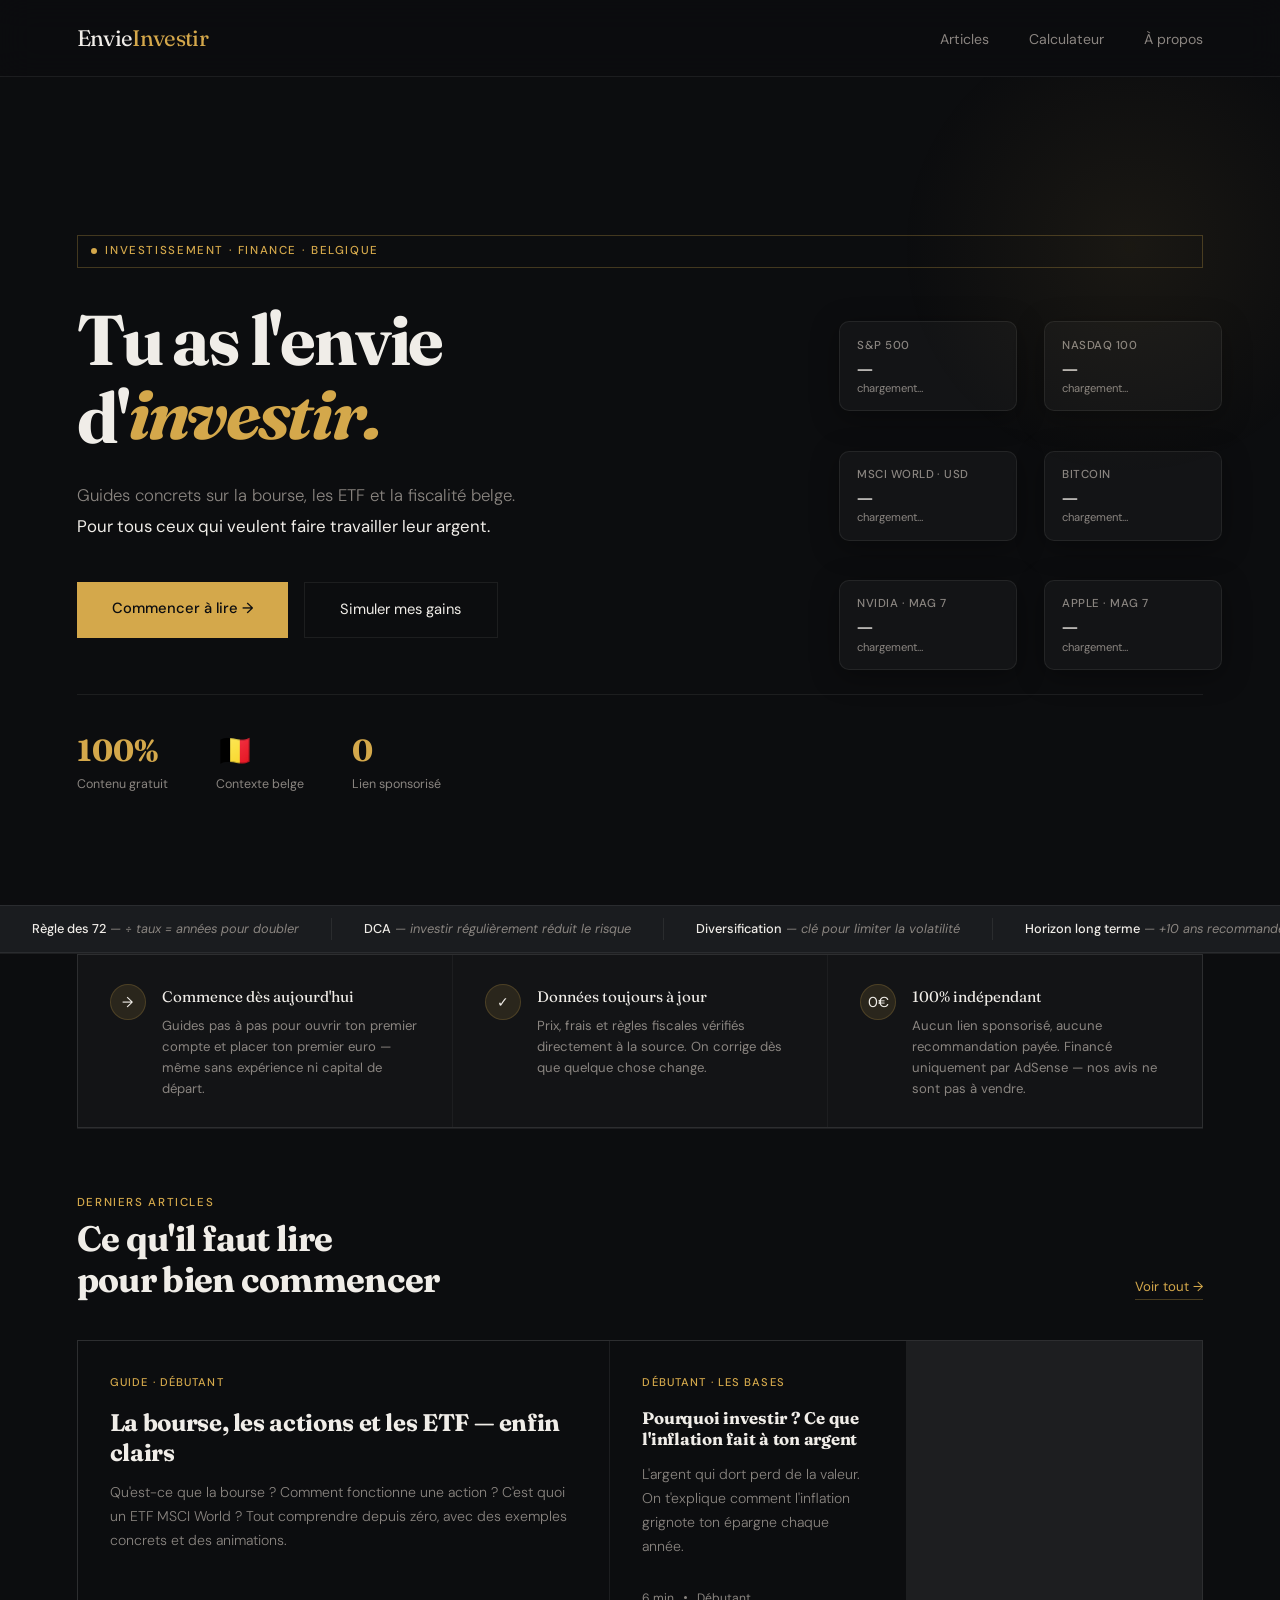
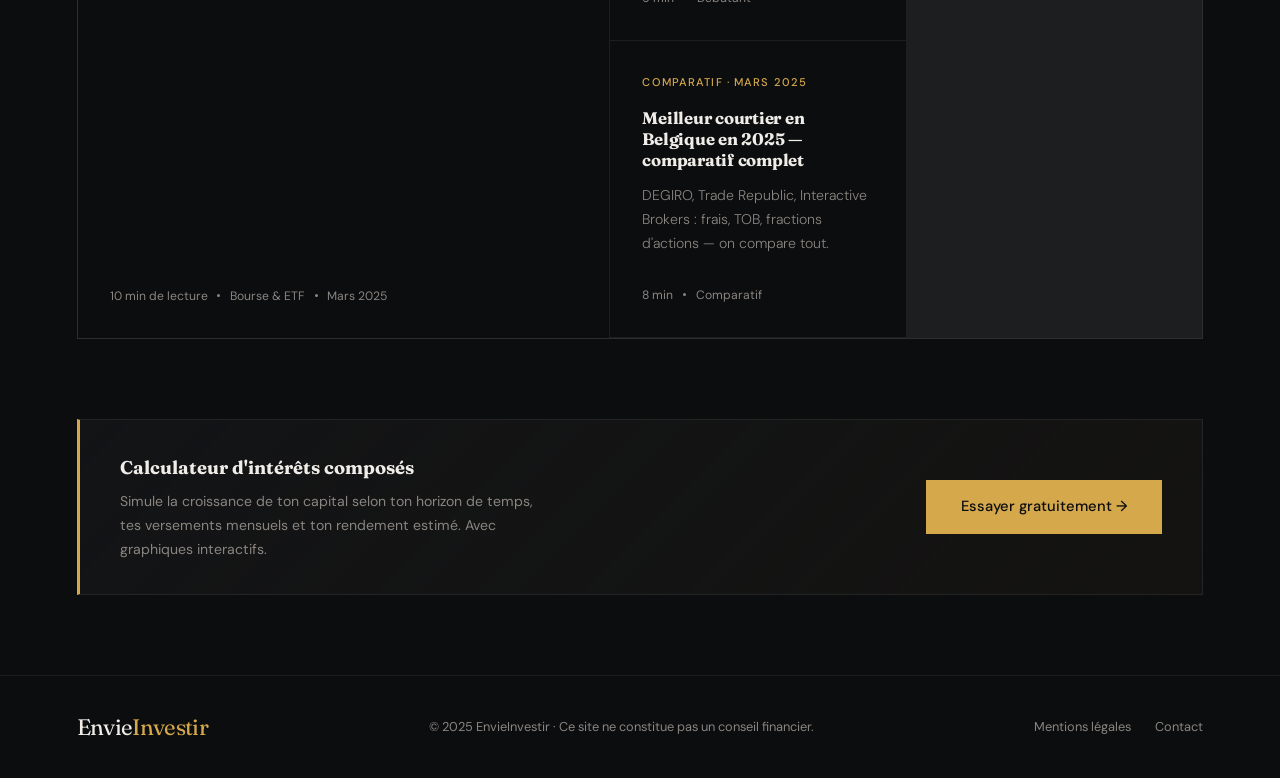
==== index.html @ c9c5dff7 "Reorganize static assets into assets/css, assets/js and api folders Co-Authored-By: Claude Sonnet 4." ====
<!DOCTYPE html>
<html lang="fr">
<head>
  <meta charset="UTF-8">
  <meta name="viewport" content="width=device-width, initial-scale=1.0">
  <title>EnvieInvestir — Investir en Belgique : guides ETF, courtiers et fiscalité</title>
  <meta name="description" content="Guides gratuits sur l'investissement en Belgique : comparatif courtiers, ETF, TOB, intérêts composés. Concret, vérifié, sans jargon.">
  <meta name="robots" content="index, follow">
  <link rel="canonical" href="https://www.envie-investir.com/">

  <meta property="og:type"        content="website">
  <meta property="og:url"         content="https://www.envie-investir.com/">
  <meta property="og:title"       content="EnvieInvestir — Investir en Belgique, guides gratuits">
  <meta property="og:description" content="Comparatif courtiers, ETF, TOB, calculateur d'intérêts composés.">
  <meta property="og:image"       content="https://www.envie-investir.com/images/og-cover.png">
  <meta property="og:locale"      content="fr_BE">
  <meta property="og:site_name"   content="EnvieInvestir">
  <meta name="twitter:card"       content="summary_large_image">
  <meta name="twitter:title"      content="EnvieInvestir — Investir en Belgique">
  <meta name="twitter:description" content="Guides gratuits sur la bourse, les ETF et la fiscalité belge.">
  <meta name="twitter:image"      content="https://www.envie-investir.com/images/og-cover.png">

  <script type="application/ld+json">
  {"@context":"https://schema.org","@type":"WebSite","name":"EnvieInvestir","url":"https://www.envie-investir.com","description":"Blog belge indépendant sur l'investissement.","inLanguage":"fr-BE"}
  </script>
  <script type="application/ld+json">
  {"@context":"https://schema.org","@type":"ItemList","name":"Articles EnvieInvestir","itemListElement":[{"@type":"ListItem","position":1,"url":"https://www.envie-investir.com/pourquoi-investir-inflation.html","name":"Pourquoi investir ? Ce que l'inflation fait à ton argent"},{"@type":"ListItem","position":2,"url":"https://www.envie-investir.com/comparatif-courtiers-belgique-2025.html","name":"Meilleur courtier en Belgique en 2025"}]}
  </script>

  <link rel="preconnect" href="https://fonts.googleapis.com">
  <link rel="stylesheet" href="assets/css/style.css">
  <link rel="stylesheet" href="assets/css/home.css">
  <link rel="icon" type="image/png" href="images/logo.png">
  <script async src="https://pagead2.googlesyndication.com/pagead/js/adsbygoogle.js?client=ca-pub-3823599656644016" crossorigin="anonymous"></script>
  <!-- <section>Impact-Site-Verification: 692206eb-5d94-4413-8f46-b7c3d2260cae</section> -->
</head>
<body class="page-home">

<nav>
  <a href="index.html" class="logo" aria-label="EnvieInvestir — Accueil">
    <span class="w1">Envie</span><span class="w2">Investir</span>
  </a>
  <ul class="nav-links">
    <li><a href="#articles">Articles</a></li>
    <li><a href="calculateur.html">Calculateur</a></li>
    <li><a href="apropos.html">À propos</a></li>
  </ul>
</nav>

<!-- ══ HERO ══ -->
<section class="hero" aria-label="Introduction">

  <!-- Bulles flottantes — 2 colonnes, sans logo -->
  <div class="hero-bubbles" aria-hidden="true">

    <!-- Colonne gauche -->
    <div class="bubble b-col-l b-row-1" id="bubble-sp">
      <div class="bubble-content">
        <span class="b-label">S&P 500</span>
        <span class="b-val" id="bv-sp">—</span>
        <span class="b-sub" id="bs-sp">chargement…</span>
      </div>
    </div>

    <div class="bubble b-col-l b-row-2" id="bubble-msci">
      <div class="bubble-content">
        <span class="b-label">MSCI World · USD</span>
        <span class="b-val" id="bv-msci">—</span>
        <span class="b-sub" id="bs-msci">chargement…</span>
      </div>
    </div>

    <div class="bubble b-col-l b-row-3" id="bubble-nvda">
      <div class="bubble-content">
        <span class="b-label">Nvidia · Mag 7</span>
        <span class="b-val" id="bv-nvda">—</span>
        <span class="b-sub" id="bs-nvda">chargement…</span>
      </div>
    </div>

    <!-- Colonne droite -->
    <div class="bubble b-col-r b-row-1" id="bubble-nasdaq">
      <div class="bubble-content">
        <span class="b-label">Nasdaq 100</span>
        <span class="b-val" id="bv-nasdaq">—</span>
        <span class="b-sub" id="bs-nasdaq">chargement…</span>
      </div>
    </div>

    <div class="bubble b-col-r b-row-2" id="bubble-btc">
      <div class="bubble-content">
        <span class="b-label">Bitcoin</span>
        <span class="b-val" id="bv-btc">—</span>
        <span class="b-sub" id="bs-btc">chargement…</span>
      </div>
    </div>

    <div class="bubble b-col-r b-row-3" id="bubble-aapl">
      <div class="bubble-content">
        <span class="b-label">Apple · Mag 7</span>
        <span class="b-val" id="bv-aapl">—</span>
        <span class="b-sub" id="bs-aapl">chargement…</span>
      </div>
    </div>

  </div>

  <div class="hero-label">
    <span class="hero-label-dot"></span>
    Investissement · Finance · Belgique
  </div>

  <h1>
    Tu as l'envie<br>
    d'<span class="rotating-wrapper" id="rotating-wrap">
      <span class="rotating-word active">investir.</span>
      <span class="rotating-word">épargner.</span>
      <span class="rotating-word">comprendre.</span>
      <span class="rotating-word">progresser.</span>
      <span class="rotating-word">t'enrichir.</span>
    </span>
  </h1>

  <p class="hero-sub">
    Guides concrets sur la bourse, les ETF et la fiscalité belge.<br>
    <strong>Pour tous ceux qui veulent faire travailler leur argent.</strong>
  </p>

  <div class="hero-actions">
    <a href="#articles" class="btn-primary">Commencer à lire →</a>
    <a href="calculateur.html" class="btn-ghost">Simuler mes gains</a>
  </div>

  <div class="hero-stats">
    <div>
      <span class="hero-stat-val" data-counter="100" data-suffix="%">100%</span>
      <span class="hero-stat-label">Contenu gratuit</span>
    </div>
    <div>
      <span class="hero-stat-val">🇧🇪</span>
      <span class="hero-stat-label">Contexte belge</span>
    </div>
    <div>
      <span class="hero-stat-val" data-counter="0">0</span>
      <span class="hero-stat-label">Lien sponsorisé</span>
    </div>
  </div>
</section>

<!-- ══ TICKER ══ -->
<div class="ticker" aria-hidden="true">
  <div class="ticker-inner" id="ticker-inner">
    <!-- Skeleton pendant le fetch -->
    <span class="ticker-skel"></span>
    <span class="ticker-skel" style="width:120px"></span>
    <span class="ticker-skel" style="width:90px"></span>
  </div>
</div>

<div class="divider" style="margin:0;"></div>

<!-- ══ FEATURES ══ -->
<div class="features" data-reveal data-delay="80">
  <div class="feature-item">
    <div class="feature-icon" aria-hidden="true">→</div>
    <div>
      <p class="feature-title">Commence dès aujourd'hui</p>
      <p class="feature-text">Guides pas à pas pour ouvrir ton premier compte et placer ton premier euro — même sans expérience ni capital de départ.</p>
    </div>
  </div>
  <div class="feature-item">
    <div class="feature-icon" aria-hidden="true">✓</div>
    <div>
      <p class="feature-title">Données toujours à jour</p>
      <p class="feature-text">Prix, frais et règles fiscales vérifiés directement à la source. On corrige dès que quelque chose change.</p>
    </div>
  </div>
  <div class="feature-item">
    <div class="feature-icon" aria-hidden="true">0€</div>
    <div>
      <p class="feature-title">100% indépendant</p>
      <p class="feature-text">Aucun lien sponsorisé, aucune recommandation payée. Financé uniquement par AdSense — nos avis ne sont pas à vendre.</p>
    </div>
  </div>
</div>

<div class="divider" style="margin:0 6%;"></div>

<!-- ══ ARTICLES ══ -->
<section class="articles" id="articles" aria-label="Derniers articles">
  <div class="articles-header" data-reveal data-delay="60">
    <div>
      <span class="section-label">Derniers articles</span>
      <h2 class="section-title">Ce qu'il faut lire<br>pour bien commencer</h2>
    </div>
    <a href="#" class="see-all">Voir tout →</a>
  </div>

  <div class="articles-grid">

    <a href="apprendre-bourse-actions-etf.html" class="article-card featured">
      <div>
        <span class="card-tag">Guide · Débutant</span>
        <h3 class="card-title">La bourse, les actions et les ETF — enfin clairs</h3>
        <p class="card-excerpt">Qu'est-ce que la bourse ? Comment fonctionne une action ? C'est quoi un ETF MSCI World ? Tout comprendre depuis zéro, avec des exemples concrets et des animations.</p>
      </div>
      <div class="card-meta">
        <span>10 min de lecture</span>
        <span class="dot"></span>
        <span>Bourse & ETF</span>
        <span class="dot"></span>
        <span>Mars 2025</span>
      </div>
    </a>

    <div class="col">
      <a href="pourquoi-investir-inflation.html" class="article-card">
        <div>
          <span class="card-tag">Débutant · Les bases</span>
          <h3 class="card-title">Pourquoi investir ? Ce que l'inflation fait à ton argent</h3>
          <p class="card-excerpt">L'argent qui dort perd de la valeur. On t'explique comment l'inflation grignote ton épargne chaque année.</p>
        </div>
        <div class="card-meta">
          <span>6 min</span><span class="dot"></span><span>Débutant</span>
        </div>
      </a>

      <a href="comparatif-courtiers-belgique-2025.html" class="article-card">
        <div>
          <span class="card-tag">Comparatif · Mars 2025</span>
          <h3 class="card-title">Meilleur courtier en Belgique en 2025 — comparatif complet</h3>
          <p class="card-excerpt">DEGIRO, Trade Republic, Interactive Brokers : frais, TOB, fractions d'actions — on compare tout.</p>
        </div>
        <div class="card-meta">
          <span>8 min</span><span class="dot"></span><span>Comparatif</span>
        </div>
      </a>
    </div>

  </div>
</section>

<!-- ══ TOOL BANNER ══ -->
<div class="tool-banner" data-reveal data-delay="80">
  <div>
    <h3>Calculateur d'intérêts composés</h3>
    <p>Simule la croissance de ton capital selon ton horizon de temps, tes versements mensuels et ton rendement estimé. Avec graphiques interactifs.</p>
  </div>
  <a href="calculateur.html" class="btn-primary" style="white-space:nowrap;flex-shrink:0;">Essayer gratuitement →</a>
</div>

<footer>
  <a href="index.html" class="logo"><span class="w1">Envie</span><span class="w2">Investir</span></a>
  <span>© 2025 EnvieInvestir · Ce site ne constitue pas un conseil financier.</span>
  <div class="footer-links">
    <a href="mentions-legales.html">Mentions légales</a>
    <a href="contact.html">Contact</a>
  </div>
</footer>

<script src="assets/js/main.js"></script>
</body>
</html>
---- assets/css/style.css ----
@import url("https://fonts.googleapis.com/css2?family=Fraunces:ital,wght@0,400;0,700;1,400&family=DM+Sans:wght@300;400;500&display=swap");

/* ── RESET ── */
*, *::before, *::after { margin: 0; padding: 0; box-sizing: border-box; }

/* ── VARIABLES ── */
:root {
  --gold:       #d4a84b;
  --gold-light: #e8c876;
  --gold-dim:   rgba(212,168,75,0.12);
  --bg:         #0c0d0f;
  --bg2:        #131416;
  --bg3:        #1a1c1f;
  --border:     rgba(255,255,255,0.07);
  --text:       #f0ede8;
  --muted:      #8a8580;
  --green:      #4caf50;
  --red:        #e57373;
}

html { scroll-behavior: smooth; }

body {
  font-family: "DM Sans", sans-serif;
  background: var(--bg);
  color: var(--text);
  font-size: 16px;
  line-height: 1.7;
  overflow-x: hidden;
}

/* ── NAVIGATION ── */
nav {
  display: flex;
  align-items: center;
  justify-content: space-between;
  padding: 1.2rem 6%;
  border-bottom: 1px solid var(--border);
  position: sticky;
  top: 0;
  z-index: 100;
  background: rgba(12,13,15,0.92);
  backdrop-filter: blur(16px);
}

.logo {
  font-family: "Fraunces", serif;
  font-size: 1.4rem;
  letter-spacing: -0.03em;
  text-decoration: none;
}
.logo .w1 { color: var(--text); }
.logo .w2 { color: var(--gold); }

.nav-links {
  display: flex;
  gap: 2.5rem;
  list-style: none;
  align-items: center;
}
.nav-links a {
  color: var(--muted);
  text-decoration: none;
  font-size: 0.88rem;
  transition: color 0.2s;
}
.nav-links a:hover { color: var(--text); }

.nav-back {
  font-size: 0.85rem;
  color: var(--muted);
  text-decoration: none;
  display: flex;
  align-items: center;
  gap: 6px;
  transition: color 0.2s;
}
.nav-back:hover { color: var(--text); }

/* ── BUTTONS ── */
.btn-primary {
  display: inline-block;
  background: var(--gold);
  color: #0c0d0f;
  padding: 0.9rem 2.2rem;
  font-family: "DM Sans", sans-serif;
  font-size: 0.92rem;
  font-weight: 500;
  text-decoration: none;
  border: none;
  cursor: pointer;
  transition: background 0.2s, transform 0.15s;
}
.btn-primary:hover { background: var(--gold-light); transform: translateY(-1px); }

.btn-ghost {
  display: inline-flex;
  align-items: center;
  gap: 8px;
  color: var(--text);
  border: 1px solid var(--border);
  padding: 0.9rem 2.2rem;
  font-family: "DM Sans", sans-serif;
  font-size: 0.92rem;
  font-weight: 400;
  text-decoration: none;
  cursor: pointer;
  transition: border-color 0.2s, transform 0.15s;
}
.btn-ghost:hover { border-color: var(--muted); transform: translateY(-1px); }

/* ── SECTION LABELS & TITLES ── */
.section-label {
  font-size: 0.72rem;
  letter-spacing: 0.14em;
  text-transform: uppercase;
  color: var(--gold);
  font-weight: 500;
  margin-bottom: 0.4rem;
  display: block;
}
.section-title {
  font-family: "Fraunces", serif;
  font-size: clamp(1.6rem, 3vw, 2.2rem);
  letter-spacing: -0.02em;
  font-weight: 700;
  line-height: 1.15;
}

/* ── CALLOUTS ── */
.callout {
  background: var(--bg2);
  border: 1px solid var(--border);
  border-left: 3px solid var(--gold);
  padding: 1.4rem 1.8rem;
  margin: 2rem 0;
  border-radius: 0 4px 4px 0;
}
.callout-title {
  font-size: 0.78rem;
  letter-spacing: 0.1em;
  text-transform: uppercase;
  color: var(--gold);
  font-weight: 500;
  margin-bottom: 0.5rem;
}
.callout p           { margin-bottom: 0; font-size: 0.93rem; }
.callout.warning     { border-left-color: var(--red); }
.callout.warning .callout-title { color: var(--red); }
.callout.tip         { border-left-color: var(--green); }
.callout.tip .callout-title     { color: var(--green); }

/* ── BADGES ── */
.badge {
  display: inline-block;
  padding: 0.25rem 0.65rem;
  border-radius: 2px;
  font-size: 0.75rem;
  font-weight: 500;
}
.badge-green { background: rgba(76,175,80,0.12);   color: var(--green); }
.badge-red   { background: rgba(229,115,115,0.12); color: var(--red);   }
.badge-gold  { background: var(--gold-dim);         color: var(--gold);  }

/* ── TABLE (base) ── */
.table-wrap { overflow-x: auto; margin: 2rem 0; }
table { width: 100%; border-collapse: collapse; font-size: 0.88rem; }
thead tr  { background: var(--bg3); }
thead th  {
  padding: 1rem 1.2rem;
  text-align: left;
  font-weight: 500;
  font-size: 0.8rem;
  letter-spacing: 0.06em;
  text-transform: uppercase;
  color: var(--muted);
  border-bottom: 1px solid var(--border);
  white-space: nowrap;
}
tbody td         { padding: 1rem 1.2rem; border-bottom: 1px solid var(--border); vertical-align: top; }
tbody tr:hover   { background: var(--bg2); }

/* ── FOOTER ── */
footer {
  border-top: 1px solid var(--border);
  padding: 2rem 6%;
  display: flex;
  justify-content: space-between;
  align-items: center;
  font-size: 0.8rem;
  color: var(--muted);
  flex-wrap: wrap;
  gap: 1rem;
}
footer a       { color: var(--muted); text-decoration: none; transition: color 0.2s; }
footer a:hover { color: var(--text); }
.footer-links  { display: flex; gap: 1.5rem; }

/* ── ANIMATION ── */
@keyframes pulse {
  0%, 100% { opacity: 1; }
  50%       { opacity: 0.3; }
}


/* ══════════════════════════════════════════
   PAGE: HOME  (index.html)
══════════════════════════════════════════ */

/* Hero */
.hero {
  padding: 6rem 6% 5rem;
  position: relative;
  overflow: hidden;
}
.hero::after {
  content: '';
  position: absolute;
  top: -80px; right: -100px;
  width: 500px; height: 500px;
  background: radial-gradient(circle, rgba(212,168,75,0.07) 0%, transparent 65%);
  pointer-events: none;
}
.hero-label {
  display: inline-flex;
  align-items: center;
  gap: 8px;
  font-size: 0.72rem;
  letter-spacing: 0.14em;
  text-transform: uppercase;
  color: var(--gold);
  font-weight: 500;
  border: 1px solid rgba(212,168,75,0.28);
  padding: 0.35rem 0.85rem;
  margin-bottom: 2.2rem;
}
.hero-label-dot {
  width: 6px; height: 6px;
  background: var(--gold);
  border-radius: 50%;
  animation: pulse 2s infinite;
}
.hero h1 {
  font-family: "Fraunces", serif;
  font-size: clamp(2.6rem, 5.5vw, 4.8rem);
  line-height: 1.05;
  letter-spacing: -0.03em;
  font-weight: 700;
  max-width: 760px;
  margin-bottom: 1.6rem;
}
.hero h1 em { font-style: italic; color: var(--gold); }

.hero-sub {
  font-size: 1.05rem;
  color: var(--muted);
  max-width: 480px;
  line-height: 1.85;
  margin-bottom: 2.5rem;
  font-weight: 300;
}
.hero-sub strong { color: var(--text); font-weight: 400; }

.divider { height: 1px; background: var(--border); margin: 0 6%; }

/* Articles section */
.articles { padding: 4rem 6% 5rem; }
.articles-header {
  display: flex;
  justify-content: space-between;
  align-items: flex-end;
  margin-bottom: 2.5rem;
}
.see-all {
  font-size: 0.83rem;
  color: var(--gold);
  text-decoration: none;
  border-bottom: 1px solid rgba(212,168,75,0.3);
  padding-bottom: 1px;
  transition: border-color 0.2s;
}
.see-all:hover { border-color: var(--gold); }

/* Article card grid */
.articles-grid {
  display: grid;
  grid-template-columns: 1.8fr 1fr 1fr;
  border: 1px solid var(--border);
  gap: 1px;
  background: var(--border);
}
.article-card {
  background: var(--bg);
  padding: 2rem;
  text-decoration: none;
  color: inherit;
  display: flex;
  flex-direction: column;
  justify-content: space-between;
  min-height: 200px;
  transition: background 0.18s;
}
.article-card:hover           { background: var(--bg2); }
.article-card.featured        { grid-row: span 2; min-height: 400px; }
.card-tag {
  font-size: 0.7rem;
  letter-spacing: 0.1em;
  text-transform: uppercase;
  color: var(--gold);
  font-weight: 500;
  margin-bottom: 1rem;
  display: block;
}
.card-title {
  font-family: "Fraunces", serif;
  line-height: 1.25;
  letter-spacing: -0.015em;
  flex: 1;
}
.featured .card-title                  { font-size: 1.5rem; }
.article-card:not(.featured) .card-title { font-size: 1.05rem; }

.card-excerpt {
  font-size: 0.88rem;
  color: var(--muted);
  line-height: 1.7;
  margin-top: 0.8rem;
  font-weight: 300;
}
.card-meta {
  display: flex;
  align-items: center;
  gap: 0.6rem;
  font-size: 0.76rem;
  color: var(--muted);
  margin-top: 1.8rem;
}
.dot {
  width: 3px; height: 3px;
  background: var(--muted);
  border-radius: 50%;
  display: inline-block;
}


/* ══════════════════════════════════════════
   PAGE: COMPARATIF
══════════════════════════════════════════ */

.page-comparatif .page-wrap {
  max-width: 1100px;
  margin: 0 auto;
  padding: 0 5%;
  display: grid;
  grid-template-columns: 1fr 280px;
  gap: 5rem;
  align-items: start;
}
.page-comparatif article { padding: 4rem 0 6rem; }

/* Article header */
.article-tag {
  font-size: 0.72rem;
  letter-spacing: 0.14em;
  text-transform: uppercase;
  color: var(--gold);
  font-weight: 500;
  display: inline-flex;
  align-items: center;
  gap: 8px;
  margin-bottom: 1.2rem;
}
.article-title {
  font-family: "Fraunces", serif;
  font-size: clamp(1.9rem, 4vw, 2.8rem);
  line-height: 1.1;
  letter-spacing: -0.025em;
  margin-bottom: 1.2rem;
}
.article-intro {
  font-size: 1.05rem;
  color: var(--muted);
  line-height: 1.9;
  margin-bottom: 2rem;
  font-weight: 300;
  border-left: 2px solid var(--gold);
  padding-left: 1.5rem;
}
.article-meta {
  display: flex;
  gap: 1.5rem;
  align-items: center;
  font-size: 0.8rem;
  color: var(--muted);
  padding: 1.2rem 0;
  border-top: 1px solid var(--border);
  border-bottom: 1px solid var(--border);
  margin-bottom: 3rem;
  flex-wrap: wrap;
}

/* Comparatif table */
.compare-table { width: 100%; border-collapse: collapse; font-size: 0.88rem; margin: 0 0 3rem; }
.compare-table thead tr { background: var(--bg3); }
.compare-table thead th {
  padding: 1rem 1.2rem;
  text-align: left;
  font-size: 0.78rem;
  font-weight: 500;
  letter-spacing: 0.08em;
  text-transform: uppercase;
  color: var(--muted);
  border-bottom: 1px solid var(--border);
  white-space: nowrap;
}
.compare-table thead th:first-child { width: 160px; }
.compare-table tbody td {
  padding: 1rem 1.2rem;
  border-bottom: 1px solid var(--border);
  vertical-align: middle;
  line-height: 1.5;
}
.compare-table tbody tr:hover { background: var(--bg2); }
.compare-table .broker-name { font-family: "Fraunces", serif; font-size: 1rem; font-weight: 700; color: var(--text); }
.compare-table .broker-sub  { font-size: 0.78rem; color: var(--muted); margin-top: 2px; }

.check { color: var(--green); font-size: 0.95rem; }
.cross { color: var(--red);   font-size: 0.95rem; }
.half  { color: var(--gold);  font-size: 0.95rem; }

/* Verdict badges */
.verdict-badge {
  display: inline-block;
  padding: 0.25rem 0.7rem;
  border-radius: 2px;
  font-size: 0.75rem;
  font-weight: 500;
  white-space: nowrap;
}
.v-debutant  { background: rgba(76,175,80,0.12);   color: var(--green); }
.v-classique { background: var(--gold-dim);          color: var(--gold);  }
.v-avance    { background: rgba(229,115,115,0.12);  color: var(--red);   }

/* Article body – h2/h3 headings */
article h2 {
  font-family: "Fraunces", serif;
  font-size: 1.6rem;
  letter-spacing: -0.02em;
  margin: 3.5rem 0 1.2rem;
  padding-bottom: 0.8rem;
  border-bottom: 1px solid var(--border);
}
article h3 {
  font-family: "Fraunces", serif;
  font-size: 1.15rem;
  margin: 2rem 0 0.8rem;
  letter-spacing: -0.01em;
}
article > p  { margin-bottom: 1.3rem; }
article > ul, article > ol { padding-left: 1.5rem; margin-bottom: 1.3rem; }
article > li { margin-bottom: 0.5rem; font-size: 0.97rem; }

/* Broker cards */
.broker-card {
  background: var(--bg2);
  border: 1px solid var(--border);
  padding: 2rem;
  margin: 2.5rem 0;
}
.broker-card-header {
  display: flex;
  justify-content: space-between;
  align-items: flex-start;
  margin-bottom: 1.8rem;
  padding-bottom: 1.5rem;
  border-bottom: 1px solid var(--border);
}
.broker-card-name    { font-family: "Fraunces", serif; font-size: 1.4rem; font-weight: 700; letter-spacing: -0.02em; }
.broker-card-tagline { font-size: 0.85rem; color: var(--muted); margin-top: 4px; }

/* Score bars */
.scores         { margin-bottom: 1.5rem; }
.score-row      { display: flex; align-items: center; gap: 1rem; margin-bottom: 0.6rem; }
.score-row-label { font-size: 0.82rem; color: var(--muted); width: 130px; flex-shrink: 0; }
.score-bar-track { flex: 1; height: 4px; background: var(--bg3); border-radius: 2px; overflow: hidden; }
.score-bar-fill  { height: 100%; background: var(--gold); border-radius: 2px; }
.score-val       { font-size: 0.82rem; color: var(--muted); width: 30px; text-align: right; flex-shrink: 0; }

/* Pros / Cons */
.pros-cons { display: grid; grid-template-columns: 1fr 1fr; gap: 1.5rem; margin-bottom: 1.5rem; }
.pros h4, .cons h4 {
  font-size: 0.78rem;
  letter-spacing: 0.1em;
  text-transform: uppercase;
  font-weight: 500;
  margin-bottom: 0.8rem;
}
.pros h4 { color: var(--green); }
.cons h4 { color: var(--red); }
.pros ul, .cons ul { padding-left: 1rem; list-style: none; }
.pros li, .cons li {
  font-size: 0.88rem;
  color: var(--muted);
  margin-bottom: 0.5rem;
  padding-left: 1rem;
  position: relative;
}
.pros li::before { content: '+'; position: absolute; left: 0; color: var(--green); font-weight: 500; }
.cons li::before { content: '−'; position: absolute; left: 0; color: var(--red);   font-weight: 500; }

.broker-cta {
  display: inline-block;
  background: var(--gold);
  color: #0c0d0f;
  padding: 0.75rem 1.8rem;
  font-size: 0.88rem;
  font-weight: 500;
  text-decoration: none;
  transition: background 0.2s;
  font-family: "DM Sans", sans-serif;
}
.broker-cta:hover { background: var(--gold-light); }
.broker-cta-note  { display: block; font-size: 0.75rem; color: var(--muted); margin-top: 0.6rem; }

/* Verdict grid */
.verdict-grid {
  display: grid;
  grid-template-columns: repeat(3,1fr);
  gap: 1px;
  background: var(--border);
  border: 1px solid var(--border);
  margin: 2rem 0;
}
.verdict-item   { background: var(--bg2); padding: 1.8rem; }
.verdict-broker { font-family: "Fraunces", serif; font-size: 1.1rem; font-weight: 700; color: var(--gold); margin-bottom: 0.6rem; }
.verdict-for    { font-size: 0.88rem; color: var(--muted); line-height: 1.7; }

/* Table of contents */
.toc {
  background: var(--bg2);
  border: 1px solid var(--border);
  border-left: 3px solid var(--gold);
  padding: 1.6rem 2rem;
  margin-bottom: 3rem;
}
.toc-title { font-family: "Fraunces", serif; font-size: 0.95rem; margin-bottom: 1rem; }
.toc ol    { padding-left: 1.2rem; }
.toc li    { margin-bottom: 0.4rem; }
.toc a     { color: var(--muted); font-size: 0.87rem; text-decoration: none; transition: color 0.2s; }
.toc a:hover { color: var(--gold); }

/* Disclaimer */
.disclaimer {
  background: var(--bg2);
  border: 1px solid var(--border);
  padding: 1.4rem 1.8rem;
  margin-top: 4rem;
  font-size: 0.82rem;
  color: var(--muted);
  line-height: 1.7;
}
.disclaimer strong { color: var(--text); }

/* Sidebar */
.sidebar { padding: 4rem 0; position: sticky; top: 80px; }
.sidebar-card {
  background: var(--bg2);
  border: 1px solid var(--border);
  padding: 1.6rem;
  margin-bottom: 1.2rem;
}
.sidebar-card h4 { font-family: "Fraunces", serif; font-size: 0.95rem; margin-bottom: 1rem; }
.sidebar-list    { list-style: none; }
.sidebar-list li { margin-bottom: 0.7rem; }
.sidebar-list a  {
  color: var(--muted);
  text-decoration: none;
  font-size: 0.86rem;
  line-height: 1.5;
  display: block;
  transition: color 0.2s;
}
.sidebar-list a:hover { color: var(--gold); }
.ad-sidebar {
  background: var(--bg2);
  border: 1px dashed rgba(212,168,75,0.2);
  padding: 1.5rem;
  margin-bottom: 1.2rem;
  min-height: 250px;
  display: flex;
  flex-direction: column;
  align-items: center;
  justify-content: center;
  gap: 6px;
  text-align: center;
  color: rgba(212,168,75,0.3);
  font-size: 0.72rem;
  letter-spacing: 0.1em;
  text-transform: uppercase;
  font-weight: 600;
}


/* ══════════════════════════════════════════
   PAGE: CONTACT & LEGAL  (shared elements)
══════════════════════════════════════════ */

.page-contact .page-wrap { max-width: 600px; margin: 0 auto; padding: 5rem 5% 6rem; }
.page-legal   .page-wrap { max-width: 720px; margin: 0 auto; padding: 5rem 5% 6rem; }

.page-tag {
  font-size: 0.72rem;
  letter-spacing: 0.14em;
  text-transform: uppercase;
  color: var(--gold);
  font-weight: 500;
  display: block;
  margin-bottom: 1rem;
}
.page-title {
  font-family: "Fraunces", serif;
  font-size: clamp(1.8rem, 4vw, 2.6rem);
  letter-spacing: -0.025em;
  margin-bottom: 1rem;
  line-height: 1.1;
}
.page-intro {
  font-size: 1rem;
  color: var(--muted);
  line-height: 1.8;
  margin-bottom: 3rem;
  padding-bottom: 2rem;
  border-bottom: 1px solid var(--border);
  font-weight: 300;
}

/* Contact */
.contact-block {
  background: var(--bg2);
  border: 1px solid var(--border);
  padding: 2rem 2.2rem;
  display: flex;
  align-items: center;
  justify-content: space-between;
  gap: 1.5rem;
  margin-bottom: 2rem;
}
.contact-block-left h3 { font-family: "Fraunces", serif; font-size: 1rem; margin-bottom: 0.3rem; }
.contact-block-left p  { font-size: 0.85rem; color: var(--muted); }
.email-link {
  display: inline-flex;
  align-items: center;
  gap: 8px;
  background: var(--gold);
  color: #0c0d0f;
  padding: 0.75rem 1.5rem;
  font-family: "DM Sans", sans-serif;
  font-size: 0.88rem;
  font-weight: 500;
  text-decoration: none;
  white-space: nowrap;
  transition: background 0.2s;
  flex-shrink: 0;
}
.email-link:hover    { background: var(--gold-light); }
.contact-topics      { margin-top: 2.5rem; }
.contact-topics h2   { font-family: "Fraunces", serif; font-size: 1.1rem; margin-bottom: 1.2rem; color: var(--text); }
.topic-list          { list-style: none; display: flex; flex-direction: column; gap: 0.6rem; }
.topic-list li       { display: flex; align-items: flex-start; gap: 0.8rem; font-size: 0.92rem; color: var(--muted); line-height: 1.6; }
.topic-list li::before { content: '→'; color: var(--gold); flex-shrink: 0; margin-top: 1px; }
.contact-note {
  margin-top: 2.5rem;
  padding-top: 2rem;
  border-top: 1px solid var(--border);
  font-size: 0.82rem;
  color: var(--muted);
  line-height: 1.7;
}

/* Legal */
.page-updated   { font-size: 0.82rem; color: var(--muted); margin-bottom: 3rem; padding-bottom: 2rem; border-bottom: 1px solid var(--border); }
.legal-section  { margin-bottom: 2.5rem; }
.legal-section h2 { font-family: "Fraunces", serif; font-size: 1.15rem; letter-spacing: -0.01em; margin-bottom: 0.8rem; }
.legal-section p  { font-size: 0.95rem; color: var(--muted); line-height: 1.8; margin-bottom: 0.6rem; }
.legal-section p strong { color: var(--text); font-weight: 500; }
.legal-divider  { height: 1px; background: var(--border); margin: 2.5rem 0; }


/* ══════════════════════════════════════════
   RESPONSIVE
══════════════════════════════════════════ */

@media (max-width: 1024px) {
  nav { padding: 1rem 5%; }
  .nav-links { gap: 1.5rem; font-size: 0.8rem; }

  /* Home grid */
  .articles-grid { grid-template-columns: 1fr 1fr; }
  .article-card.featured { grid-row: span 1; min-height: 0; }
  .featured .card-title  { font-size: 1.1rem; }

  /* Comparatif layout */
  .page-comparatif .page-wrap { grid-template-columns: 1fr; gap: 3rem; padding: 0 4%; }
  .sidebar { padding: 0; position: static; }
  .compare-table thead th:first-child { width: auto; }
}

@media (max-width: 768px) {
  nav { padding: 1rem 4%; flex-direction: column; gap: 1rem; }
  .nav-links { gap: 1.2rem; font-size: 0.75rem; }

  /* Hero */
  .hero        { padding: 4rem 5% 3rem; }
  .hero h1     { font-size: clamp(1.8rem, 4vw, 3rem); }
  .hero-sub    { font-size: 0.95rem; margin-bottom: 2rem; }
  .divider     { margin: 0 5%; }

  /* Home */
  .articles         { padding: 3rem 5%; }
  .articles-header  { flex-direction: column; align-items: flex-start; gap: 1rem; }
  .see-all          { width: 100%; display: block; text-align: left; }
  .articles-grid    { grid-template-columns: 1fr; }
  .article-card     { padding: 1.5rem; min-height: 150px; }
  .featured .card-title { font-size: 1rem; }

  /* Comparatif */
  .article-title  { font-size: clamp(1.6rem, 4vw, 2.2rem); }
  .article-intro  { font-size: 0.95rem; padding-left: 1.2rem; }
  article h2      { font-size: 1.3rem; margin: 2.5rem 0 1rem; }
  article h3      { font-size: 1rem; }
  .compare-table  { font-size: 0.78rem; }
  .compare-table thead th { padding: 0.8rem; font-size: 0.7rem; }
  .compare-table tbody td { padding: 0.8rem; }
  .broker-card        { padding: 1.5rem; margin: 2rem 0; }
  .broker-card-name   { font-size: 1.2rem; }
  .pros-cons          { grid-template-columns: 1fr; gap: 1rem; }
  .verdict-grid       { grid-template-columns: 1fr; }
  .sidebar-card       { padding: 1.2rem; }
  .ad-sidebar         { min-height: 150px; }

  /* Contact & Legal */
  .page-contact .page-wrap,
  .page-legal .page-wrap   { padding: 3rem 4% 4rem; }
  .page-title              { font-size: clamp(1.4rem, 4vw, 2rem); }
  .contact-block           { padding: 1.5rem; flex-direction: column; align-items: flex-start; }
  .email-link              { width: 100%; justify-content: center; white-space: normal; }
  .contact-topics h2       { font-size: 1rem; }
  .topic-list li           { font-size: 0.85rem; }
  .legal-section h2        { font-size: 1rem; }
  .legal-section p         { font-size: 0.9rem; }
  .legal-divider           { margin: 2rem 0; }

  /* Shared */
  .section-title { font-size: clamp(1.4rem, 2.5vw, 1.8rem); }
  footer         { padding: 1.5rem 4%; flex-direction: column; align-items: flex-start; }
  .footer-links  { flex-direction: column; gap: 0.8rem; }
  .callout       { padding: 1rem 1.2rem; }
  table          { font-size: 0.75rem; }
  thead th, tbody td { padding: 0.8rem; }
}

@media (max-width: 480px) {
  nav { padding: 0.8rem 3%; }
  .logo { font-size: 1.1rem; }
  .nav-links { gap: 0.8rem; font-size: 0.7rem; }
  body { font-size: 15px; }

  /* Hero */
  .hero        { padding: 2rem 4% 2rem; }
  .hero-label  { font-size: 0.65rem; padding: 0.3rem 0.6rem; }
  .hero h1     { font-size: clamp(1.4rem, 3vw, 2.2rem); margin-bottom: 1rem; }
  .hero-sub    { font-size: 0.9rem; line-height: 1.6; margin-bottom: 1.5rem; }
  .divider     { margin: 0 4%; }

  /* Home */
  .articles     { padding: 2rem 4%; }
  .article-card { padding: 1rem; }
  .section-title { font-size: clamp(1.2rem, 2vw, 1.6rem); }

  /* Comparatif */
  .article-tag    { font-size: 0.65rem; }
  .article-title  { font-size: clamp(1.3rem, 3vw, 1.8rem); margin-bottom: 1rem; }
  .article-intro  { font-size: 0.9rem; margin-bottom: 1.5rem; padding-left: 1rem; }
  .article-meta   { flex-direction: column; align-items: flex-start; gap: 0.5rem; padding: 1rem 0; }
  article h2      { font-size: 1.1rem; margin: 2rem 0 0.8rem; }
  article h3      { font-size: 0.95rem; margin: 1.5rem 0 0.6rem; }
  article > p, article > li { font-size: 0.9rem; }
  .compare-table           { font-size: 0.65rem; margin: 0 0 2rem; }
  .compare-table thead th  { padding: 0.6rem; font-size: 0.6rem; }
  .compare-table tbody td  { padding: 0.6rem; }
  .broker-card             { padding: 1.2rem; margin: 1.5rem 0; }
  .broker-card-header      { flex-direction: column; margin-bottom: 1.2rem; padding-bottom: 1rem; }
  .broker-card-name        { font-size: 1.1rem; }
  .score-row-label         { width: 100px; font-size: 0.75rem; }
  .score-val               { font-size: 0.75rem; }
  .broker-cta              { padding: 0.65rem 1.2rem; font-size: 0.8rem; display: block; text-align: center; }
  .verdict-item            { padding: 1.2rem; }
  .verdict-broker          { font-size: 0.95rem; }
  .verdict-for             { font-size: 0.8rem; }
  .toc                     { padding: 1.2rem 1.5rem; margin-bottom: 2rem; }
  .toc-title               { font-size: 0.9rem; }
  .toc a                   { font-size: 0.8rem; }
  .disclaimer              { padding: 1.2rem 1.5rem; font-size: 0.75rem; margin-top: 2rem; }
  .sidebar-card            { padding: 1rem; margin-bottom: 1rem; }
  .sidebar-card h4         { font-size: 0.9rem; }
  .sidebar-list a          { font-size: 0.8rem; }
  .ad-sidebar              { min-height: 120px; padding: 1rem; }

  /* Contact & Legal */
  .page-contact .page-wrap,
  .page-legal .page-wrap   { padding: 2rem 4% 3rem; max-width: 100%; }
  .page-tag                { font-size: 0.65rem; }
  .page-title              { font-size: clamp(1.2rem, 3vw, 1.8rem); margin-bottom: 0.8rem; }
  .page-intro              { font-size: 0.9rem; margin-bottom: 2rem; padding-bottom: 1.5rem; }
  .contact-block           { padding: 1.2rem 1rem; gap: 1rem; }
  .contact-block-left h3   { font-size: 0.9rem; }
  .contact-block-left p    { font-size: 0.8rem; }
  .email-link              { padding: 0.65rem 1.2rem; font-size: 0.8rem; }
  .contact-topics          { margin-top: 1.5rem; }
  .contact-topics h2       { font-size: 0.95rem; margin-bottom: 1rem; }
  .topic-list              { gap: 0.5rem; }
  .topic-list li           { font-size: 0.8rem; gap: 0.6rem; }
  .contact-note            { margin-top: 1.5rem; padding-top: 1.5rem; font-size: 0.75rem; }
  .page-updated            { font-size: 0.75rem; margin-bottom: 2rem; padding-bottom: 1.5rem; }
  .legal-section           { margin-bottom: 2rem; }
  .legal-section h2        { font-size: 0.95rem; margin-bottom: 0.6rem; }
  .legal-section p         { font-size: 0.85rem; line-height: 1.7; margin-bottom: 0.5rem; }
  .legal-divider           { margin: 1.5rem 0; }

  /* Shared */
  .badge            { font-size: 0.65rem; padding: 0.2rem 0.5rem; }
  footer            { padding: 1rem 3%; font-size: 0.7rem; }
  .btn-primary,
  .btn-ghost        { padding: 0.7rem 1.5rem; font-size: 0.85rem; }
  table             { font-size: 0.7rem; }
  thead th, tbody td { padding: 0.6rem; }
}
---- assets/css/home.css ----
/* ══════════════════════════════════════════
   EnvieInvestir — home.css
   Styles spécifiques à la page d'accueil
   ══════════════════════════════════════════ */

/* ── NAV scrolled ── */
nav.nav-scrolled { box-shadow: 0 2px 32px rgba(0,0,0,0.5); }

/* ══ REVEAL ══ */
[data-reveal] {
  opacity: 0;
  transform: translateY(28px);
  transition:
    opacity .7s cubic-bezier(.16,1,.3,1),
    transform .7s cubic-bezier(.16,1,.3,1);
}
[data-reveal].is-visible { opacity: 1; transform: translateY(0); }

/* ══ HERO ══ */
.hero {
  position: relative;
  min-height: 92vh;
  display: flex;
  flex-direction: column;
  justify-content: center;
  padding: 7rem 6% 4rem;
  overflow: hidden;
}

/* entrées hero */
.hero-label   { animation: fadeUp .7s cubic-bezier(.16,1,.3,1) both; }
.hero h1      { animation: fadeUp .7s cubic-bezier(.16,1,.3,1) .1s  both; }
.hero-sub     { animation: fadeUp .7s cubic-bezier(.16,1,.3,1) .22s both; }
.hero-actions { animation: fadeUp .7s cubic-bezier(.16,1,.3,1) .32s both; }
.hero-stats   { animation: fadeUp .7s cubic-bezier(.16,1,.3,1) .44s both; }

@keyframes fadeUp {
  from { opacity:0; transform:translateY(22px); }
  to   { opacity:1; transform:translateY(0); }
}

/* ── ROTATING TEXT ── */
.hero h1 { font-size: clamp(2.4rem, 5.5vw, 4.8rem); }

.rotating-wrapper {
  display: inline-block;
  position: relative;
  height: 1.1em;
  vertical-align: bottom;
  overflow: hidden;
}
.rotating-word {
  display: block;
  color: var(--gold);
  font-style: italic;
  position: absolute;
  left: 0; top: 0;
  white-space: nowrap;
  opacity: 0;
  transform: translateY(100%);
  transition: opacity .5s ease, transform .5s cubic-bezier(.16,1,.3,1);
}
.rotating-word.active { opacity: 1; transform: translateY(0); }
.rotating-word.exit   { opacity: 0; transform: translateY(-100%); }

/* ── Hero actions ── */
.hero-actions { display: flex; gap: 1rem; flex-wrap: wrap; }

/* ── Hero stats ── */
.hero-stats {
  display: flex;
  gap: 3rem;
  margin-top: 3.5rem;
  padding-top: 2.5rem;
  border-top: 1px solid var(--border);
  flex-wrap: wrap;
}
.hero-stat-val {
  font-family: 'Fraunces', serif;
  font-size: 1.9rem;
  font-weight: 700;
  color: var(--gold);
  display: block;
  line-height: 1;
  margin-bottom: 4px;
}
.hero-stat-label { font-size: .78rem; color: var(--muted); }

/* ══ FLOATING BUBBLES ══
   2 colonnes fixes — évite tout chevauchement
   Chaque bulle : width fixe 185px, height ~72px
   Colonne G : left=0    Colonne D : left=195px
   Rangées : top = 0 / 33% / 66%
══════════════════════════════════════════ */
.hero-bubbles {
  position: absolute;
  right: 4%;
  top: 50%;
  transform: translateY(-50%);
  width: 390px;
  height: 340px;
  pointer-events: none;
}

.bubble {
  position: absolute;
  width: 178px;
  background: var(--bg2);
  border: 1px solid var(--border);
  border-radius: 10px;
  padding: .85rem 1.1rem;
  box-shadow: 0 6px 28px rgba(0,0,0,.35);
  animation: floatBubble linear infinite;
}

/* Colonne gauche */
.b-col-l { left: 0; }
/* Colonne droite */
.b-col-r { left: 205px; }

/* Rangées — 3 niveaux bien espacés */
.b-row-1 { top: 0%; }
.b-row-2 { top: 38%; }
.b-row-3 { top: 76%; }

/* Décalage animation pour chaque bulle */
.b-col-l.b-row-1 { animation-duration: 5.0s; animation-delay:  0s; }
.b-col-l.b-row-2 { animation-duration: 6.2s; animation-delay: -2.1s; }
.b-col-l.b-row-3 { animation-duration: 5.7s; animation-delay: -4.0s; }
.b-col-r.b-row-1 { animation-duration: 6.5s; animation-delay: -1.3s; }
.b-col-r.b-row-2 { animation-duration: 5.4s; animation-delay: -3.5s; }
.b-col-r.b-row-3 { animation-duration: 6.8s; animation-delay: -0.7s; }

@keyframes floatBubble {
  0%   { transform: translateY(0px); }
  30%  { transform: translateY(-8px); }
  60%  { transform: translateY(-3px); }
  80%  { transform: translateY(-10px); }
  100% { transform: translateY(0px); }
}

/* Contenu bulle — pas de logo */
.bubble-content { display: flex; flex-direction: column; }

.b-label {
  font-size: .72rem;
  font-weight: 500;
  letter-spacing: .04em;
  text-transform: uppercase;
  color: var(--muted);
  margin-bottom: .25rem;
}
.b-val {
  font-family: 'Fraunces', serif;
  font-size: 1.15rem;
  font-weight: 700;
  line-height: 1;
  margin-bottom: .2rem;
}
.b-val.up   { color: var(--green); }
.b-val.down { color: var(--red); }
.b-val.gold { color: var(--gold); }

.b-sub {
  font-size: .7rem;
  color: var(--muted);
  line-height: 1.4;
}

/* ══ TICKER ══ */
.ticker {
  background: var(--bg3);
  border-top: 1px solid var(--border);
  border-bottom: 1px solid var(--border);
  padding: .75rem 0;
  overflow: hidden;
}
.ticker-inner {
  display: flex;
  gap: 0;
  animation: tickerScroll 50s linear infinite;
  white-space: nowrap;
  width: max-content;
}
@keyframes tickerScroll {
  from { transform: translateX(0); }
  to   { transform: translateX(-50%); }
}

.ticker-item {
  display: inline-flex;
  align-items: center;
  gap: .5rem;
  padding: 0 2rem;
  font-size: .82rem;
  color: var(--muted);
  border-right: 1px solid var(--border);
}
/* Séparateur décoratif entre nom et valeur */
.ticker-name  { color: var(--text); font-weight: 500; }
.ticker-sep   { color: var(--border); margin: 0 .1rem; }
.ticker-price { color: var(--text); font-family: 'Fraunces', serif; font-size: .88rem; }
.ticker-up    { color: var(--green); font-size: .78rem; }
.ticker-down  { color: var(--red);   font-size: .78rem; }
.ticker-fact  { color: var(--muted); font-style: italic; font-size: .8rem; }
.ticker-fact strong { color: var(--text); font-style: normal; font-weight: 500; }
.ticker-closed { color: var(--muted); font-size: .76rem; opacity: .6; }

/* Skeleton ticker */
.ticker-skel {
  display: inline-block;
  height: 14px;
  width: 70px;
  background: var(--bg3);
  border-radius: 3px;
  margin: 0 .5rem;
  animation: skelPulse 1.4s ease-in-out infinite;
  vertical-align: middle;
}
@keyframes skelPulse { 0%,100%{opacity:.3} 50%{opacity:.7} }

/* Colonne articles */
.col { display: flex; flex-direction: column; gap: 1px; }

/* ══ FEATURES ══ */
.features {
  display: grid;
  grid-template-columns: repeat(3,1fr);
  gap: 1px;
  background: var(--border);
  border: 1px solid var(--border);
  margin: 0 6%;
}
.feature-item {
  background: var(--bg2);
  padding: 1.8rem 2rem;
  display: flex;
  align-items: flex-start;
  gap: 1rem;
  transition: background .2s;
}
.feature-item:hover { background: var(--bg3); }
.feature-icon {
  width: 36px; height: 36px;
  background: var(--gold-dim);
  border: 1px solid rgba(212,168,75,.2);
  border-radius: 50%;
  display: flex; align-items: center; justify-content: center;
  font-size: .9rem; flex-shrink: 0;
}
.feature-title { font-family:'Fraunces',serif; font-size:.95rem; margin-bottom:.3rem; }
.feature-text  { font-size:.82rem; color:var(--muted); line-height:1.6; }

/* ══ TOOL BANNER ══ */
.tool-banner {
  margin: 0 6% 5rem;
  background: linear-gradient(135deg, var(--bg2) 0%, rgba(212,168,75,.04) 100%);
  border: 1px solid var(--border);
  border-left: 3px solid var(--gold);
  padding: 2rem 2.5rem;
  display: flex;
  align-items: center;
  justify-content: space-between;
  gap: 2rem;
  flex-wrap: wrap;
}
.tool-banner h3 { font-family:'Fraunces',serif; font-size:1.15rem; margin-bottom:.4rem; }
.tool-banner p  { font-size:.88rem; color:var(--muted); max-width:420px; }

/* ══ RESPONSIVE ══ */
@media (max-width: 1080px) { .hero-bubbles { display: none; } }
@media (max-width: 860px) {
  .features    { grid-template-columns: 1fr; margin: 0 5%; }
  .tool-banner { margin: 0 5% 4rem; }
  .hero        { min-height: auto; padding: 6rem 5% 4rem; }
}
@media (max-width: 480px) {
  .hero-stats  { gap: 1.5rem; }
  .ticker-item { padding: 0 1.2rem; }
}
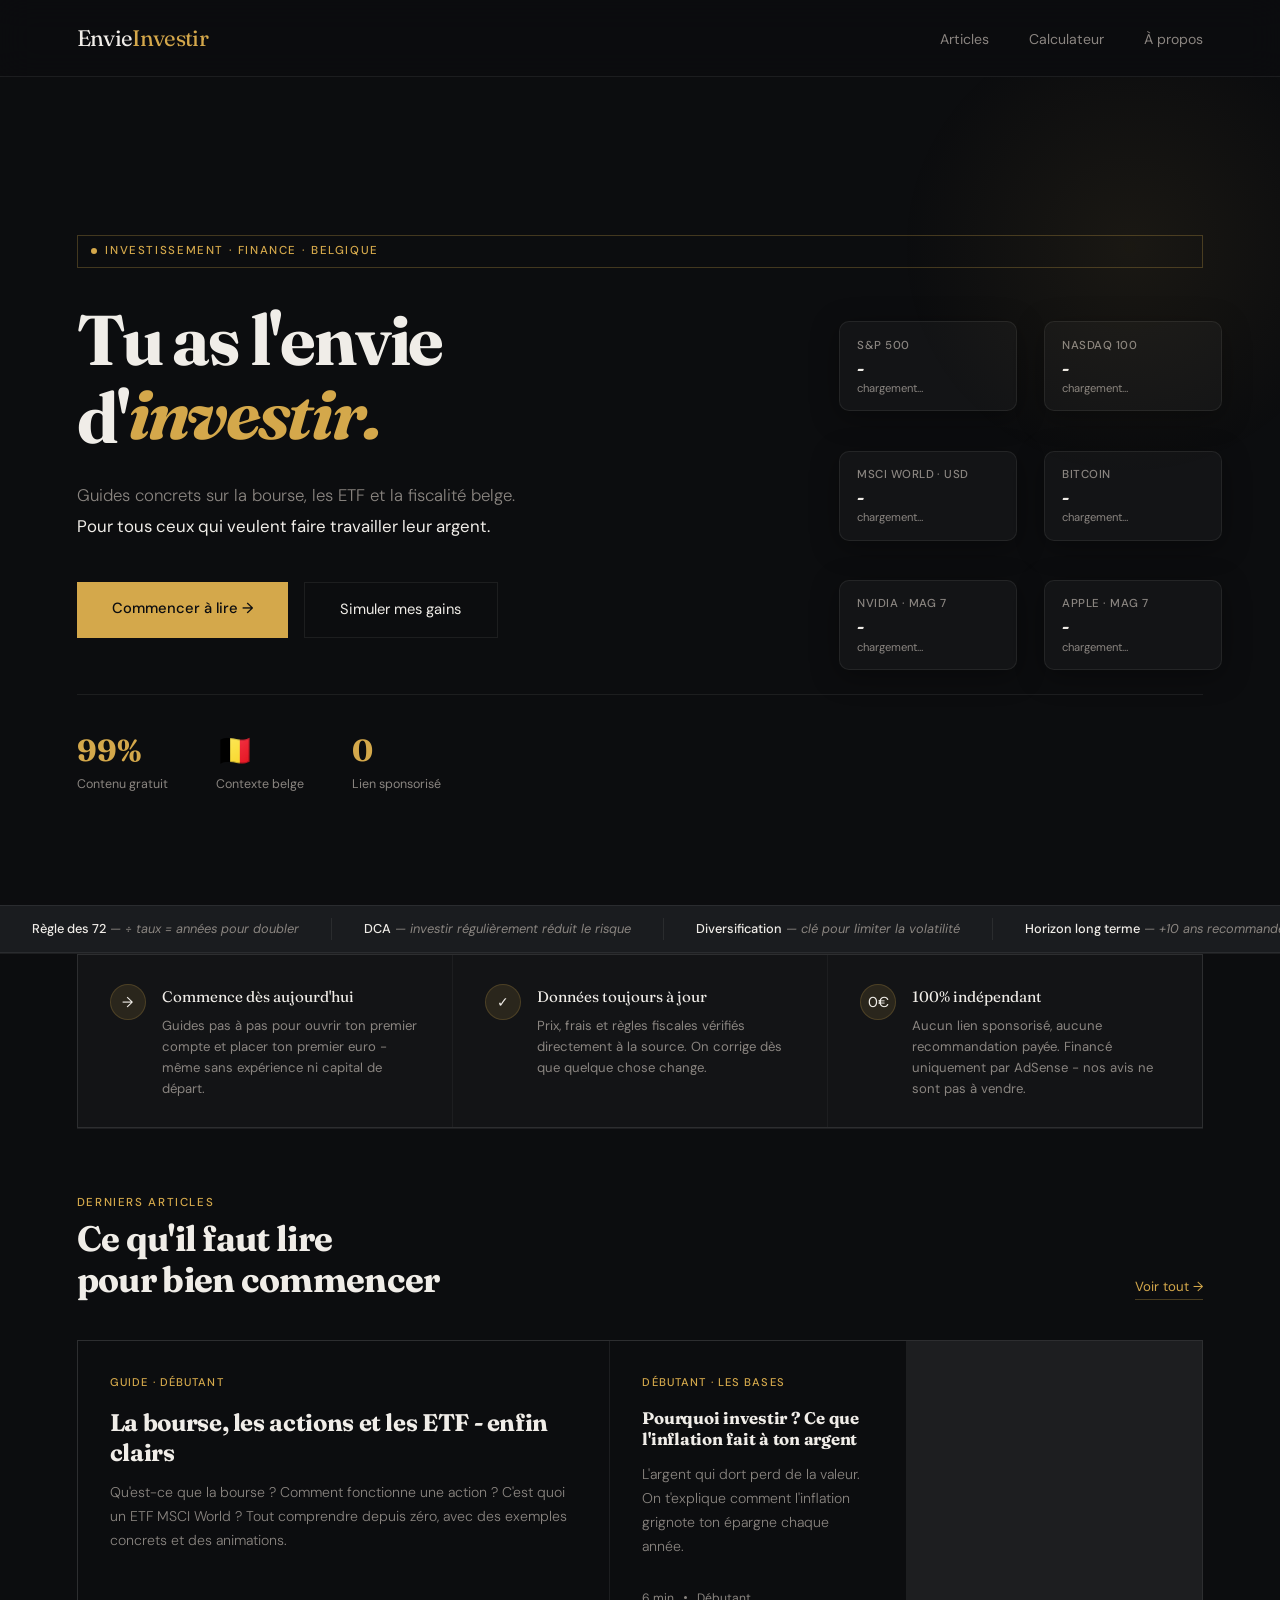
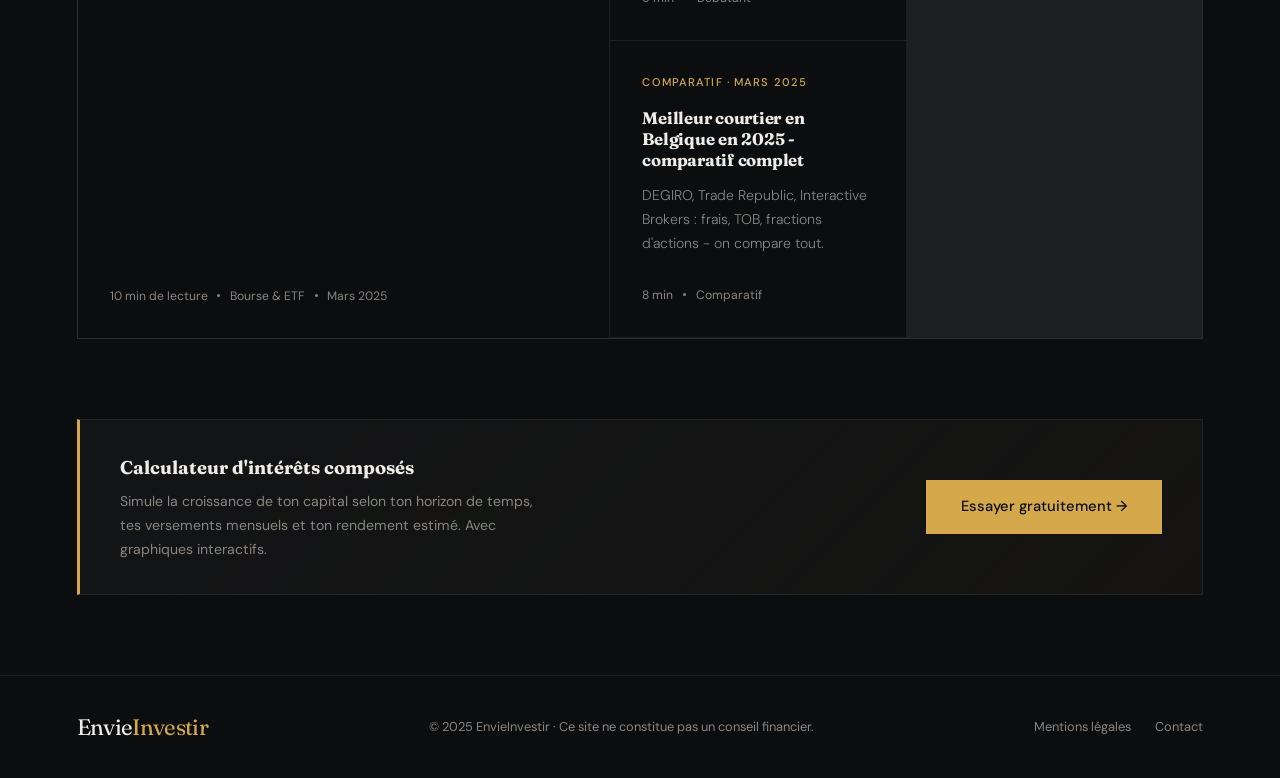
==== commit b65115ed: "Replace em dashes with simple hyphens across all pages Affects titles, meta tags, headings and body " ====
--- a/index.html
+++ b/index.html
@@ -3,20 +3,20 @@
 <head>
   <meta charset="UTF-8">
   <meta name="viewport" content="width=device-width, initial-scale=1.0">
-  <title>EnvieInvestir — Investir en Belgique : guides ETF, courtiers et fiscalité</title>
+  <title>EnvieInvestir - Investir en Belgique : guides ETF, courtiers et fiscalité</title>
   <meta name="description" content="Guides gratuits sur l'investissement en Belgique : comparatif courtiers, ETF, TOB, intérêts composés. Concret, vérifié, sans jargon.">
   <meta name="robots" content="index, follow">
   <link rel="canonical" href="https://www.envie-investir.com/">
 
   <meta property="og:type"        content="website">
   <meta property="og:url"         content="https://www.envie-investir.com/">
-  <meta property="og:title"       content="EnvieInvestir — Investir en Belgique, guides gratuits">
+  <meta property="og:title"       content="EnvieInvestir - Investir en Belgique, guides gratuits">
   <meta property="og:description" content="Comparatif courtiers, ETF, TOB, calculateur d'intérêts composés.">
   <meta property="og:image"       content="https://www.envie-investir.com/images/og-cover.png">
   <meta property="og:locale"      content="fr_BE">
   <meta property="og:site_name"   content="EnvieInvestir">
   <meta name="twitter:card"       content="summary_large_image">
-  <meta name="twitter:title"      content="EnvieInvestir — Investir en Belgique">
+  <meta name="twitter:title"      content="EnvieInvestir - Investir en Belgique">
   <meta name="twitter:description" content="Guides gratuits sur la bourse, les ETF et la fiscalité belge.">
   <meta name="twitter:image"      content="https://www.envie-investir.com/images/og-cover.png">
 
@@ -37,7 +37,7 @@
 <body class="page-home">
 
 <nav>
-  <a href="index.html" class="logo" aria-label="EnvieInvestir — Accueil">
+  <a href="index.html" class="logo" aria-label="EnvieInvestir - Accueil">
     <span class="w1">Envie</span><span class="w2">Investir</span>
   </a>
   <ul class="nav-links">
@@ -50,14 +50,14 @@
 <!-- ══ HERO ══ -->
 <section class="hero" aria-label="Introduction">
 
-  <!-- Bulles flottantes — 2 colonnes, sans logo -->
+  <!-- Bulles flottantes - 2 colonnes, sans logo -->
   <div class="hero-bubbles" aria-hidden="true">
 
     <!-- Colonne gauche -->
     <div class="bubble b-col-l b-row-1" id="bubble-sp">
       <div class="bubble-content">
         <span class="b-label">S&P 500</span>
-        <span class="b-val" id="bv-sp">—</span>
+        <span class="b-val" id="bv-sp">-</span>
         <span class="b-sub" id="bs-sp">chargement…</span>
       </div>
     </div>
@@ -65,7 +65,7 @@
     <div class="bubble b-col-l b-row-2" id="bubble-msci">
       <div class="bubble-content">
         <span class="b-label">MSCI World · USD</span>
-        <span class="b-val" id="bv-msci">—</span>
+        <span class="b-val" id="bv-msci">-</span>
         <span class="b-sub" id="bs-msci">chargement…</span>
       </div>
     </div>
@@ -73,7 +73,7 @@
     <div class="bubble b-col-l b-row-3" id="bubble-nvda">
       <div class="bubble-content">
         <span class="b-label">Nvidia · Mag 7</span>
-        <span class="b-val" id="bv-nvda">—</span>
+        <span class="b-val" id="bv-nvda">-</span>
         <span class="b-sub" id="bs-nvda">chargement…</span>
       </div>
     </div>
@@ -82,7 +82,7 @@
     <div class="bubble b-col-r b-row-1" id="bubble-nasdaq">
       <div class="bubble-content">
         <span class="b-label">Nasdaq 100</span>
-        <span class="b-val" id="bv-nasdaq">—</span>
+        <span class="b-val" id="bv-nasdaq">-</span>
         <span class="b-sub" id="bs-nasdaq">chargement…</span>
       </div>
     </div>
@@ -90,7 +90,7 @@
     <div class="bubble b-col-r b-row-2" id="bubble-btc">
       <div class="bubble-content">
         <span class="b-label">Bitcoin</span>
-        <span class="b-val" id="bv-btc">—</span>
+        <span class="b-val" id="bv-btc">-</span>
         <span class="b-sub" id="bs-btc">chargement…</span>
       </div>
     </div>
@@ -98,7 +98,7 @@
     <div class="bubble b-col-r b-row-3" id="bubble-aapl">
       <div class="bubble-content">
         <span class="b-label">Apple · Mag 7</span>
-        <span class="b-val" id="bv-aapl">—</span>
+        <span class="b-val" id="bv-aapl">-</span>
         <span class="b-sub" id="bs-aapl">chargement…</span>
       </div>
     </div>
@@ -165,7 +165,7 @@
     <div class="feature-icon" aria-hidden="true">→</div>
     <div>
       <p class="feature-title">Commence dès aujourd'hui</p>
-      <p class="feature-text">Guides pas à pas pour ouvrir ton premier compte et placer ton premier euro — même sans expérience ni capital de départ.</p>
+      <p class="feature-text">Guides pas à pas pour ouvrir ton premier compte et placer ton premier euro - même sans expérience ni capital de départ.</p>
     </div>
   </div>
   <div class="feature-item">
@@ -179,7 +179,7 @@
     <div class="feature-icon" aria-hidden="true">0€</div>
     <div>
       <p class="feature-title">100% indépendant</p>
-      <p class="feature-text">Aucun lien sponsorisé, aucune recommandation payée. Financé uniquement par AdSense — nos avis ne sont pas à vendre.</p>
+      <p class="feature-text">Aucun lien sponsorisé, aucune recommandation payée. Financé uniquement par AdSense - nos avis ne sont pas à vendre.</p>
     </div>
   </div>
 </div>
@@ -201,7 +201,7 @@
     <a href="apprendre-bourse-actions-etf.html" class="article-card featured">
       <div>
         <span class="card-tag">Guide · Débutant</span>
-        <h3 class="card-title">La bourse, les actions et les ETF — enfin clairs</h3>
+        <h3 class="card-title">La bourse, les actions et les ETF - enfin clairs</h3>
         <p class="card-excerpt">Qu'est-ce que la bourse ? Comment fonctionne une action ? C'est quoi un ETF MSCI World ? Tout comprendre depuis zéro, avec des exemples concrets et des animations.</p>
       </div>
       <div class="card-meta">
@@ -228,8 +228,8 @@
       <a href="comparatif-courtiers-belgique-2025.html" class="article-card">
         <div>
           <span class="card-tag">Comparatif · Mars 2025</span>
-          <h3 class="card-title">Meilleur courtier en Belgique en 2025 — comparatif complet</h3>
-          <p class="card-excerpt">DEGIRO, Trade Republic, Interactive Brokers : frais, TOB, fractions d'actions — on compare tout.</p>
+          <h3 class="card-title">Meilleur courtier en Belgique en 2025 - comparatif complet</h3>
+          <p class="card-excerpt">DEGIRO, Trade Republic, Interactive Brokers : frais, TOB, fractions d'actions - on compare tout.</p>
         </div>
         <div class="card-meta">
           <span>8 min</span><span class="dot"></span><span>Comparatif</span>
--- a/assets/css/style.css
+++ b/assets/css/style.css
@@ -26,7 +26,7 @@
   color: var(--text);
   font-size: 16px;
   line-height: 1.7;
-  overflow-x: hidden;
+  overflow-x: clip;
 }
 
 /* ── NAVIGATION ── */
@@ -357,6 +357,7 @@
   align-items: start;
 }
 .page-comparatif article { padding: 4rem 0 6rem; }
+.page-comparatif .page-wrap > article:only-child { grid-column: 1 / -1; }
 
 /* Article header */
 .article-tag {
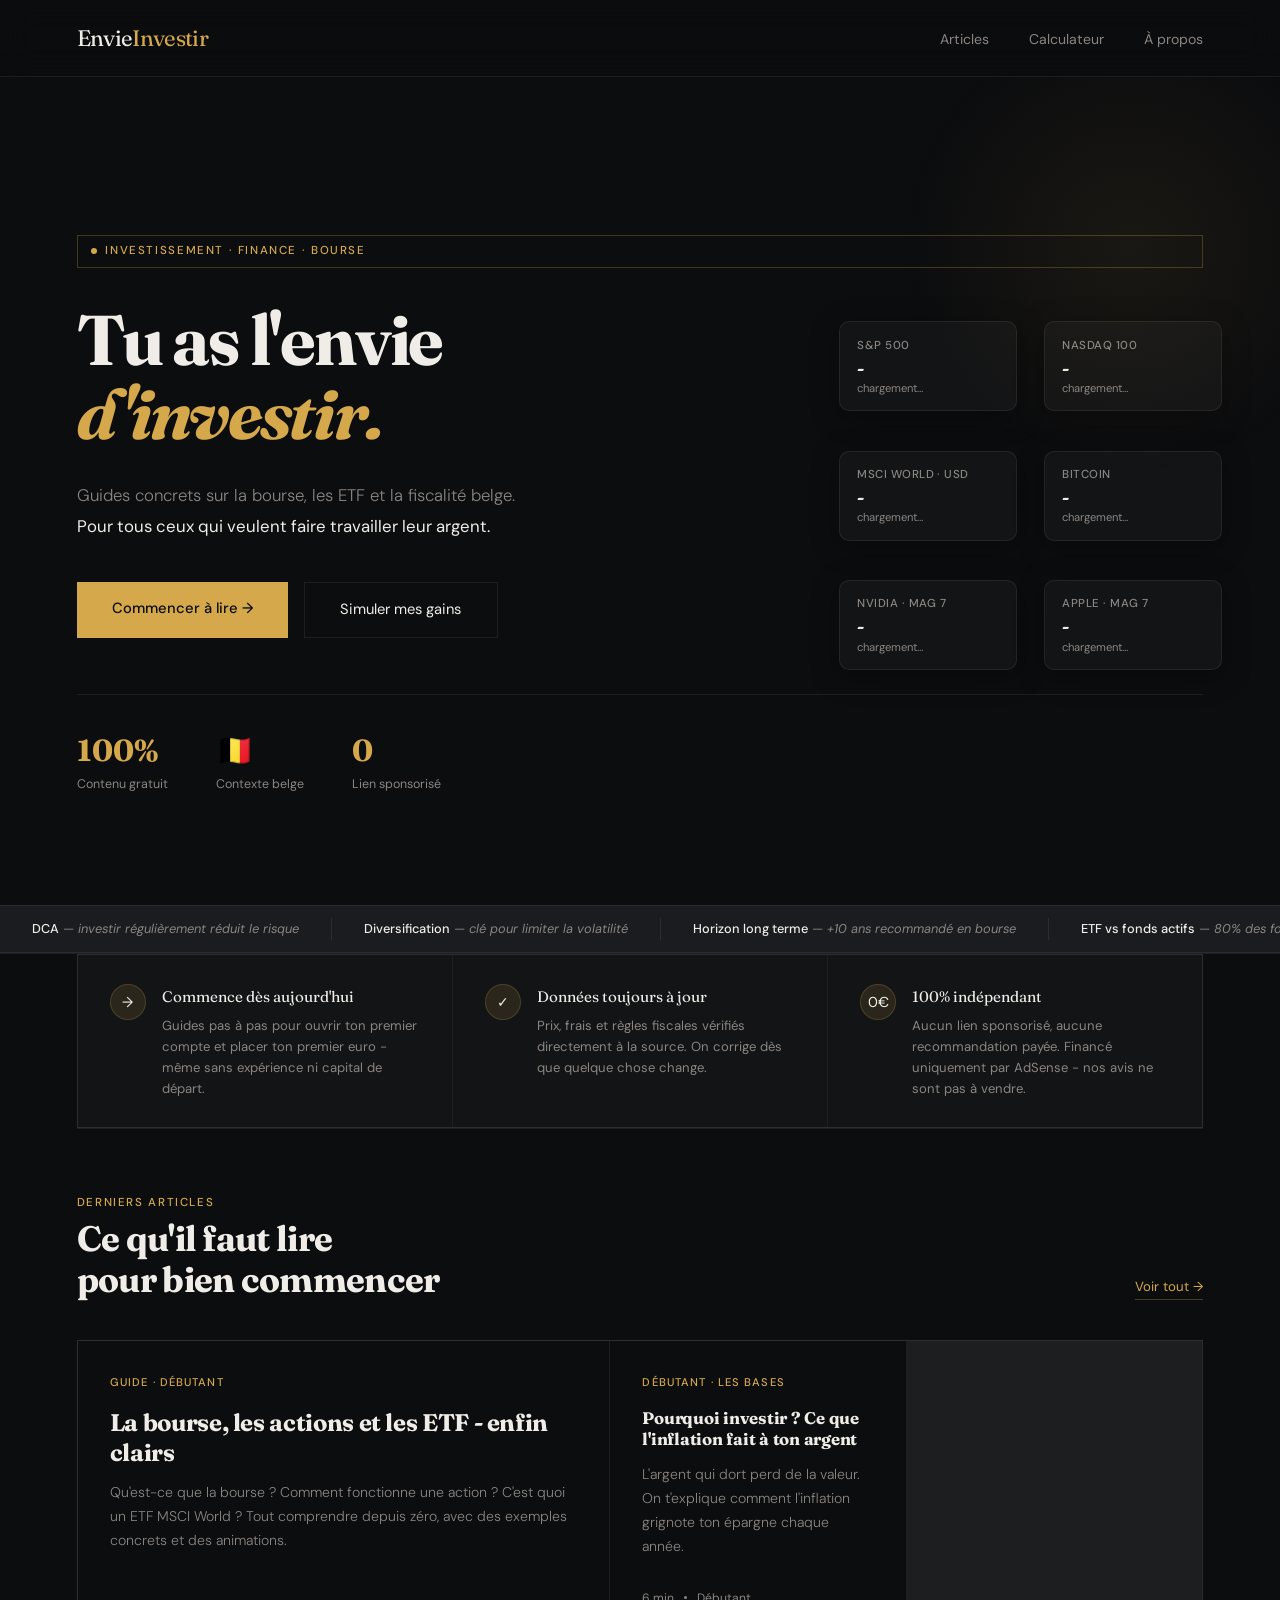
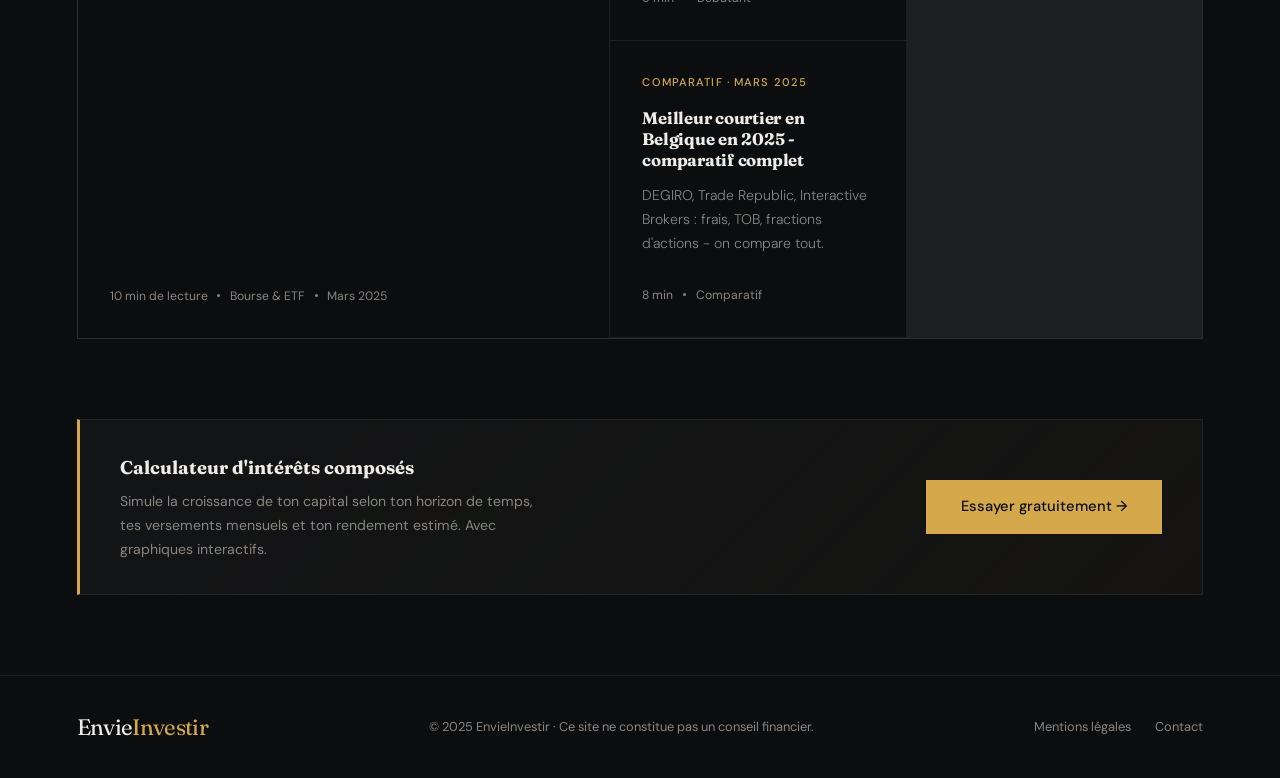
==== commit 6a9c0f44: "orthographe" ====
--- a/index.html
+++ b/index.html
@@ -107,16 +107,16 @@
 
   <div class="hero-label">
     <span class="hero-label-dot"></span>
-    Investissement · Finance · Belgique
+    Investissement · Finance · Bourse
   </div>
 
   <h1>
     Tu as l'envie<br>
-    d'<span class="rotating-wrapper" id="rotating-wrap">
-      <span class="rotating-word active">investir.</span>
-      <span class="rotating-word">épargner.</span>
-      <span class="rotating-word">comprendre.</span>
-      <span class="rotating-word">progresser.</span>
+    <span class="rotating-wrapper" id="rotating-wrap">
+      <span class="rotating-word active">d'investir.</span>
+      <span class="rotating-word">d'épargner.</span>
+      <span class="rotating-word">de comprendre.</span>
+      <span class="rotating-word">de progresser.</span>
       <span class="rotating-word">t'enrichir.</span>
     </span>
   </h1>
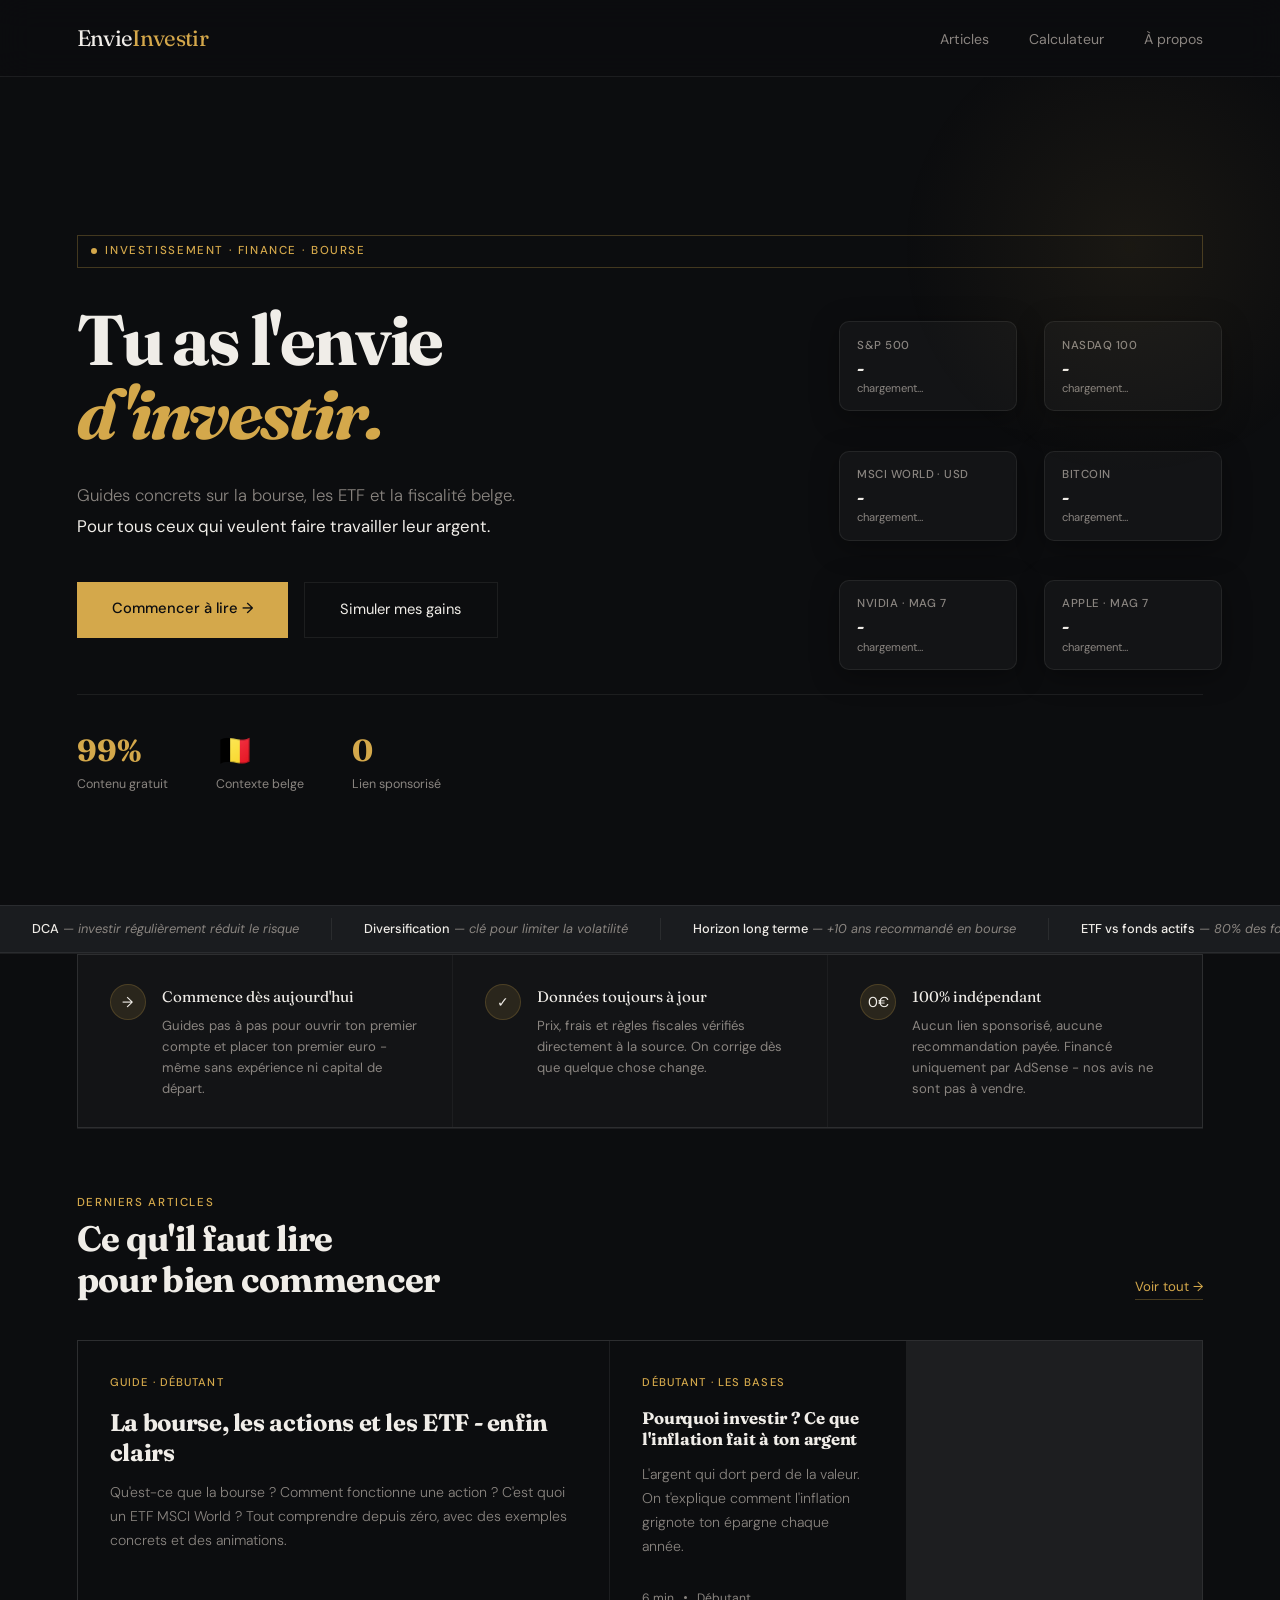
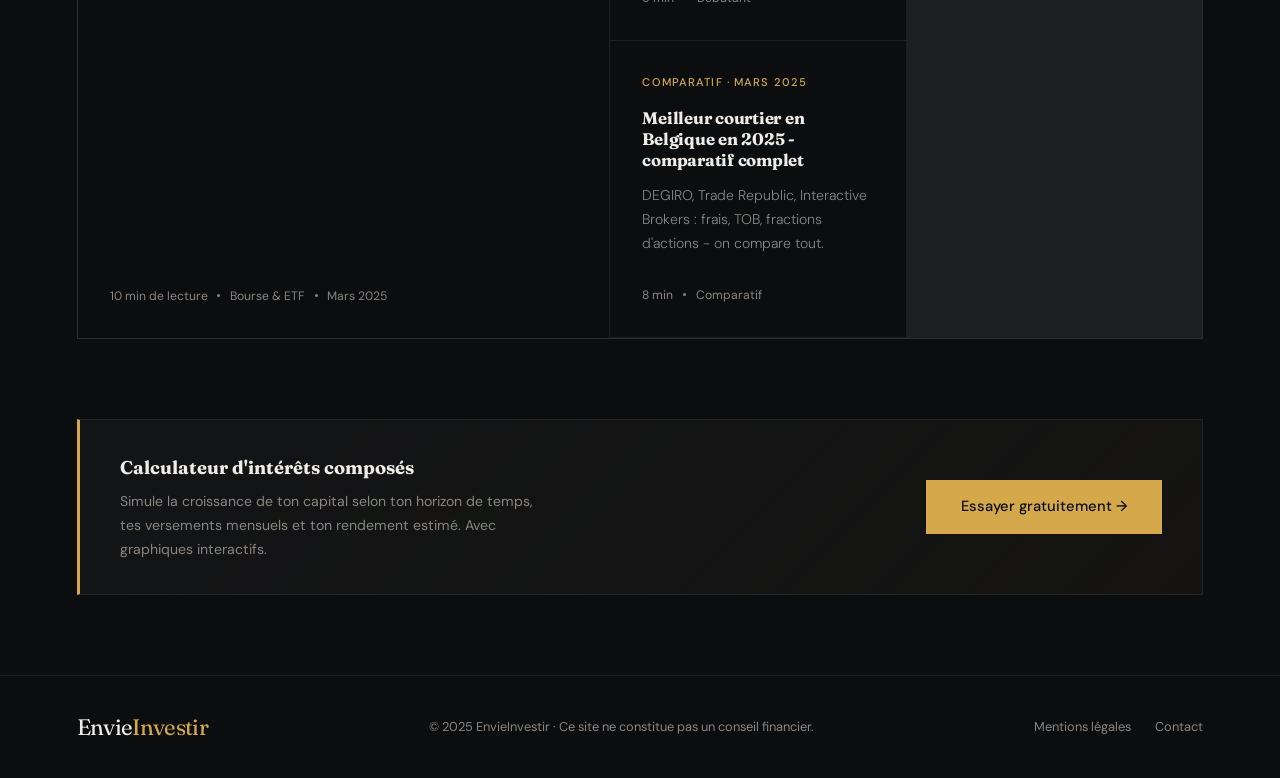
==== commit a92aa6f7: "ajustement" ====
--- a/index.html
+++ b/index.html
@@ -115,7 +115,6 @@
     <span class="rotating-wrapper" id="rotating-wrap">
       <span class="rotating-word active">d'investir.</span>
       <span class="rotating-word">d'épargner.</span>
-      <span class="rotating-word">de comprendre.</span>
       <span class="rotating-word">de progresser.</span>
       <span class="rotating-word">t'enrichir.</span>
     </span>
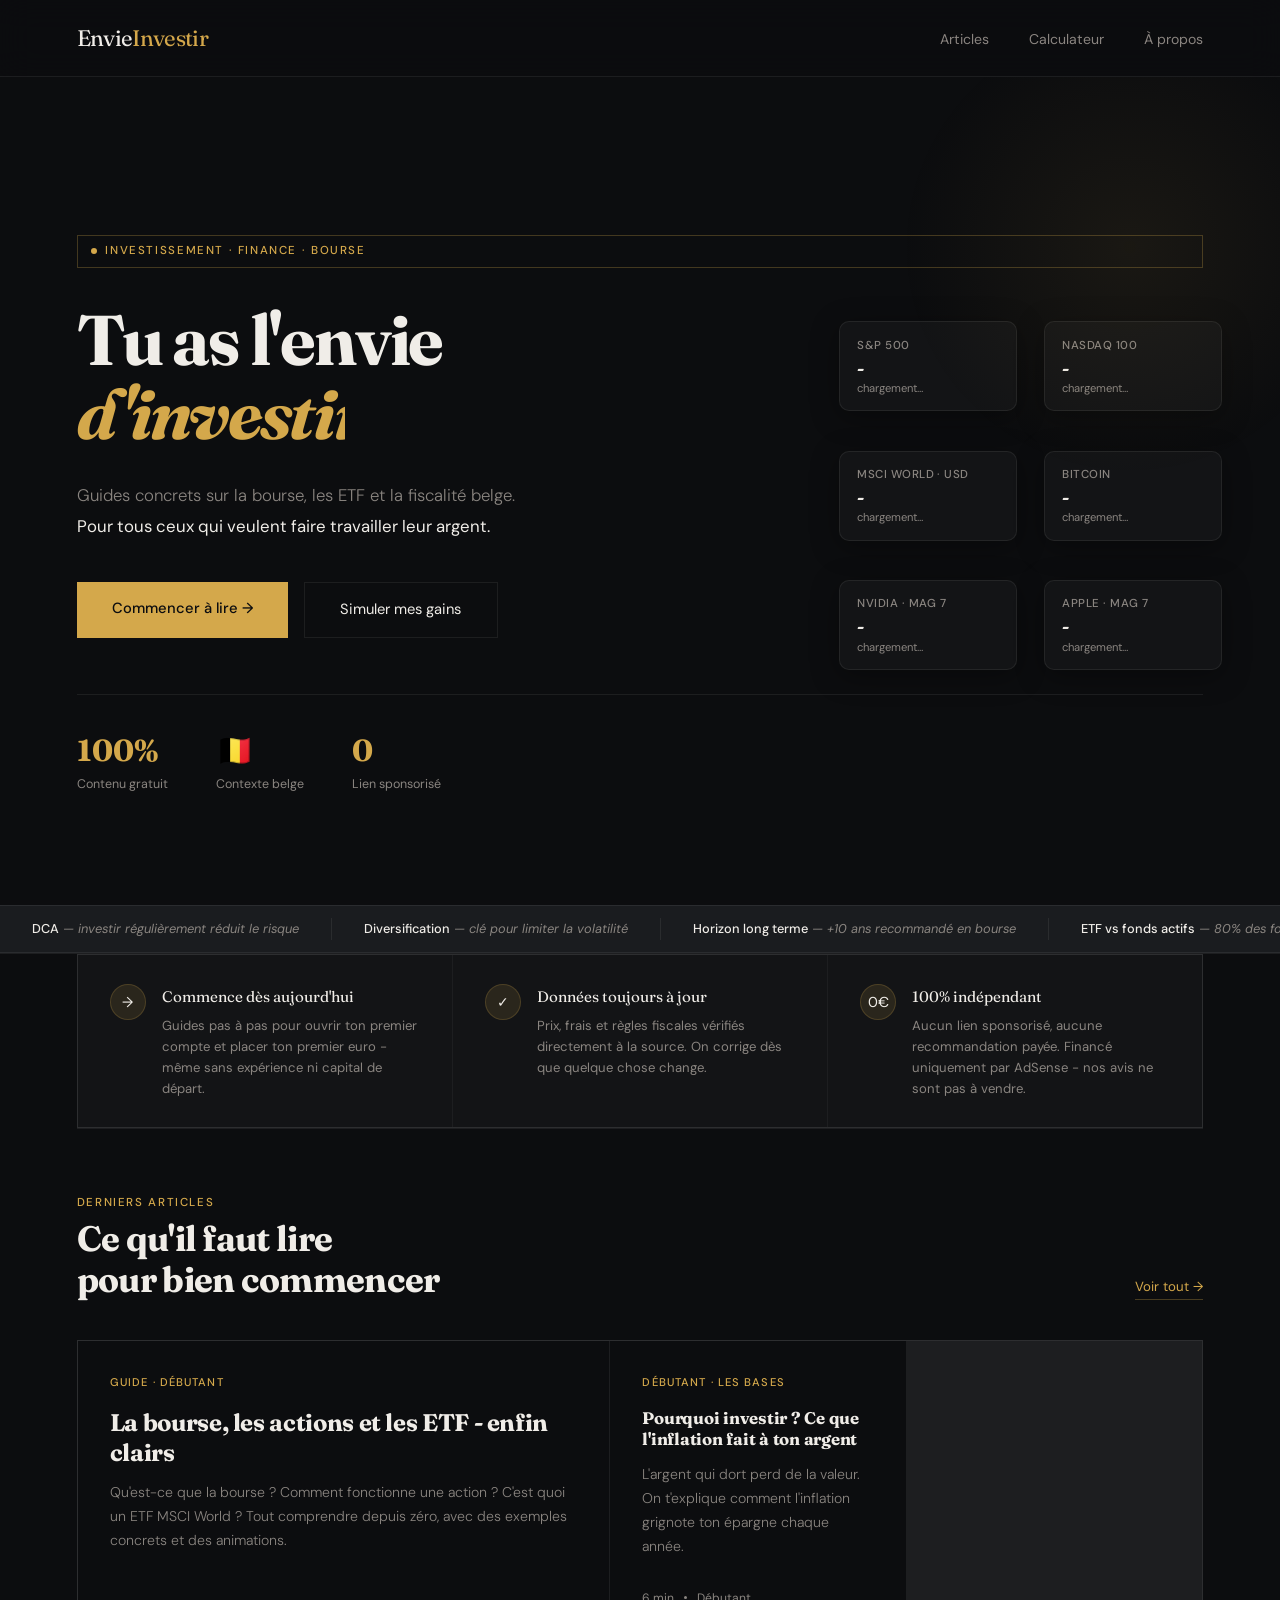
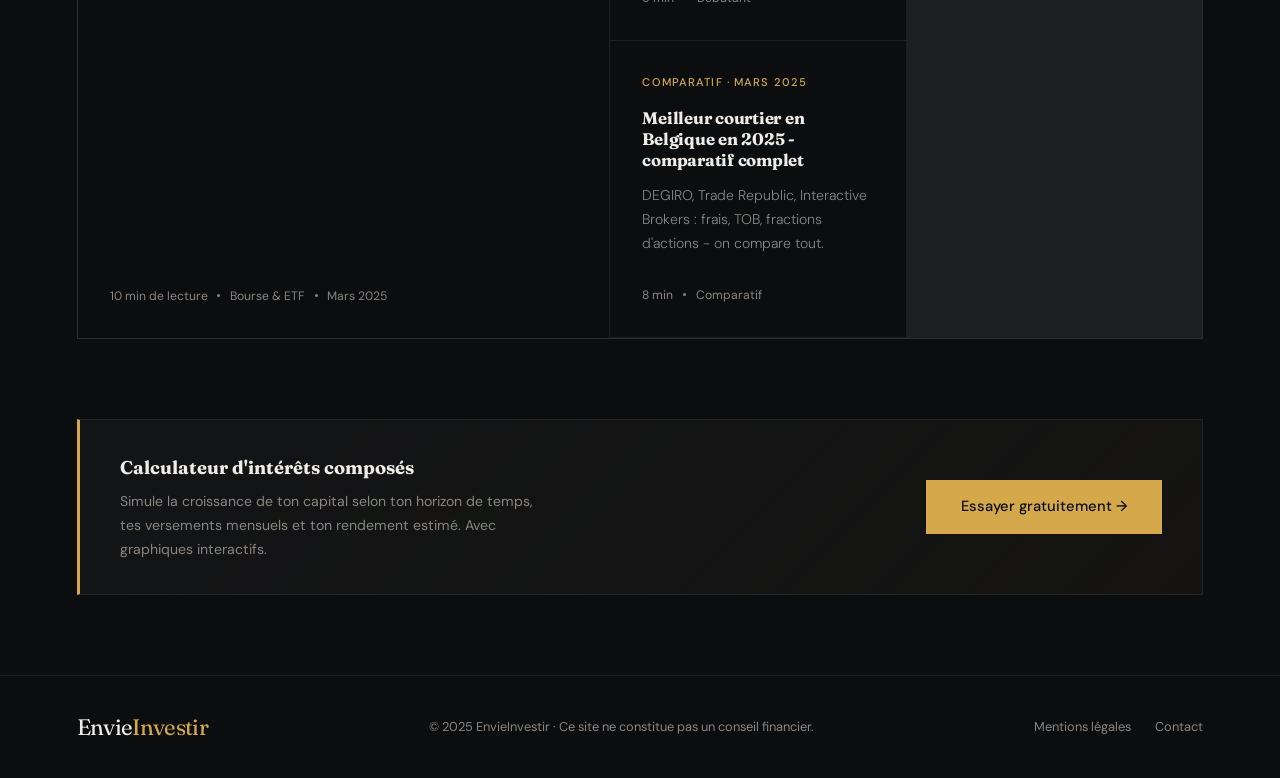
==== commit 5ff93541: "final index" ====
--- a/index.html
+++ b/index.html
@@ -114,8 +114,6 @@
     Tu as l'envie<br>
     <span class="rotating-wrapper" id="rotating-wrap">
       <span class="rotating-word active">d'investir.</span>
-      <span class="rotating-word">d'épargner.</span>
-      <span class="rotating-word">de progresser.</span>
       <span class="rotating-word">t'enrichir.</span>
     </span>
   </h1>
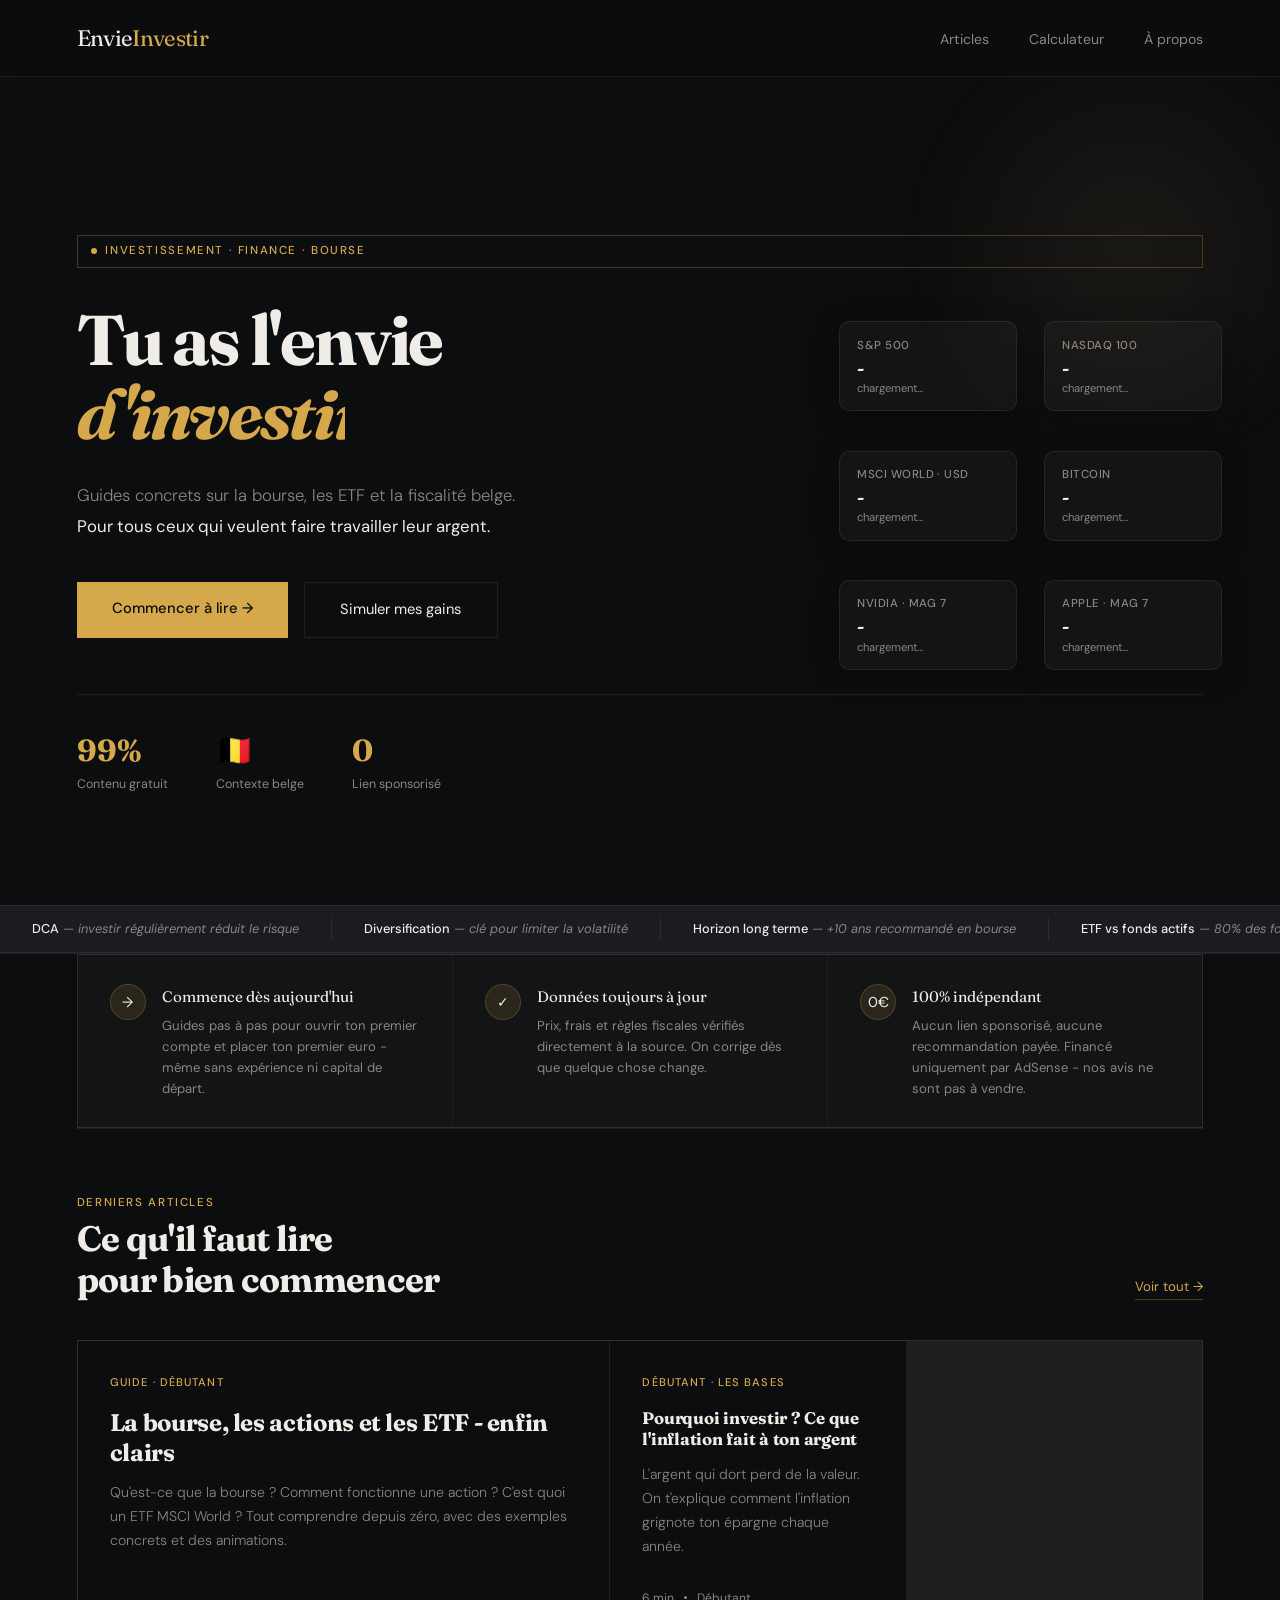
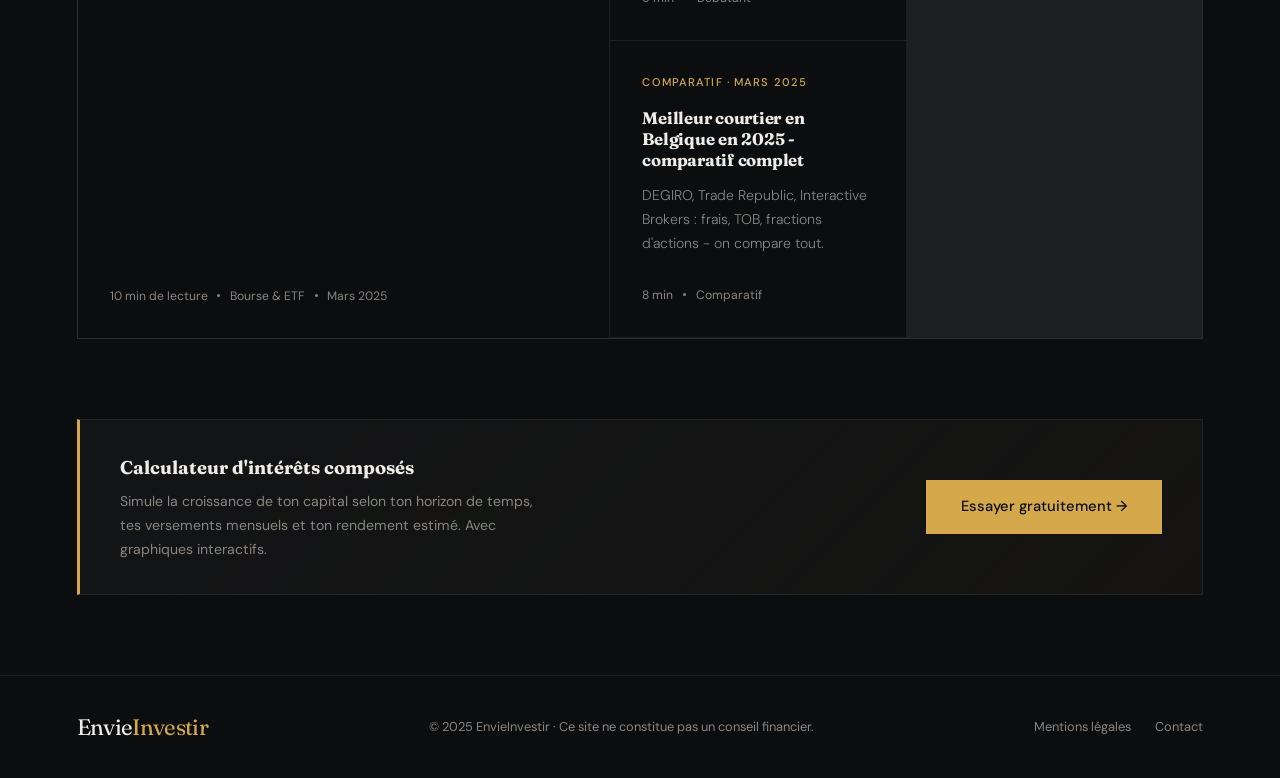
==== commit a539a846: "c bon" ====
--- a/index.html
+++ b/index.html
@@ -113,8 +113,8 @@
   <h1>
     Tu as l'envie<br>
     <span class="rotating-wrapper" id="rotating-wrap">
-      <span class="rotating-word active">d'investir.</span>
-      <span class="rotating-word">t'enrichir.</span>
+      <span class="rotating-word active">d'investir. </span>
+      <span class="rotating-word">t'enrichir. </span>
     </span>
   </h1>
 
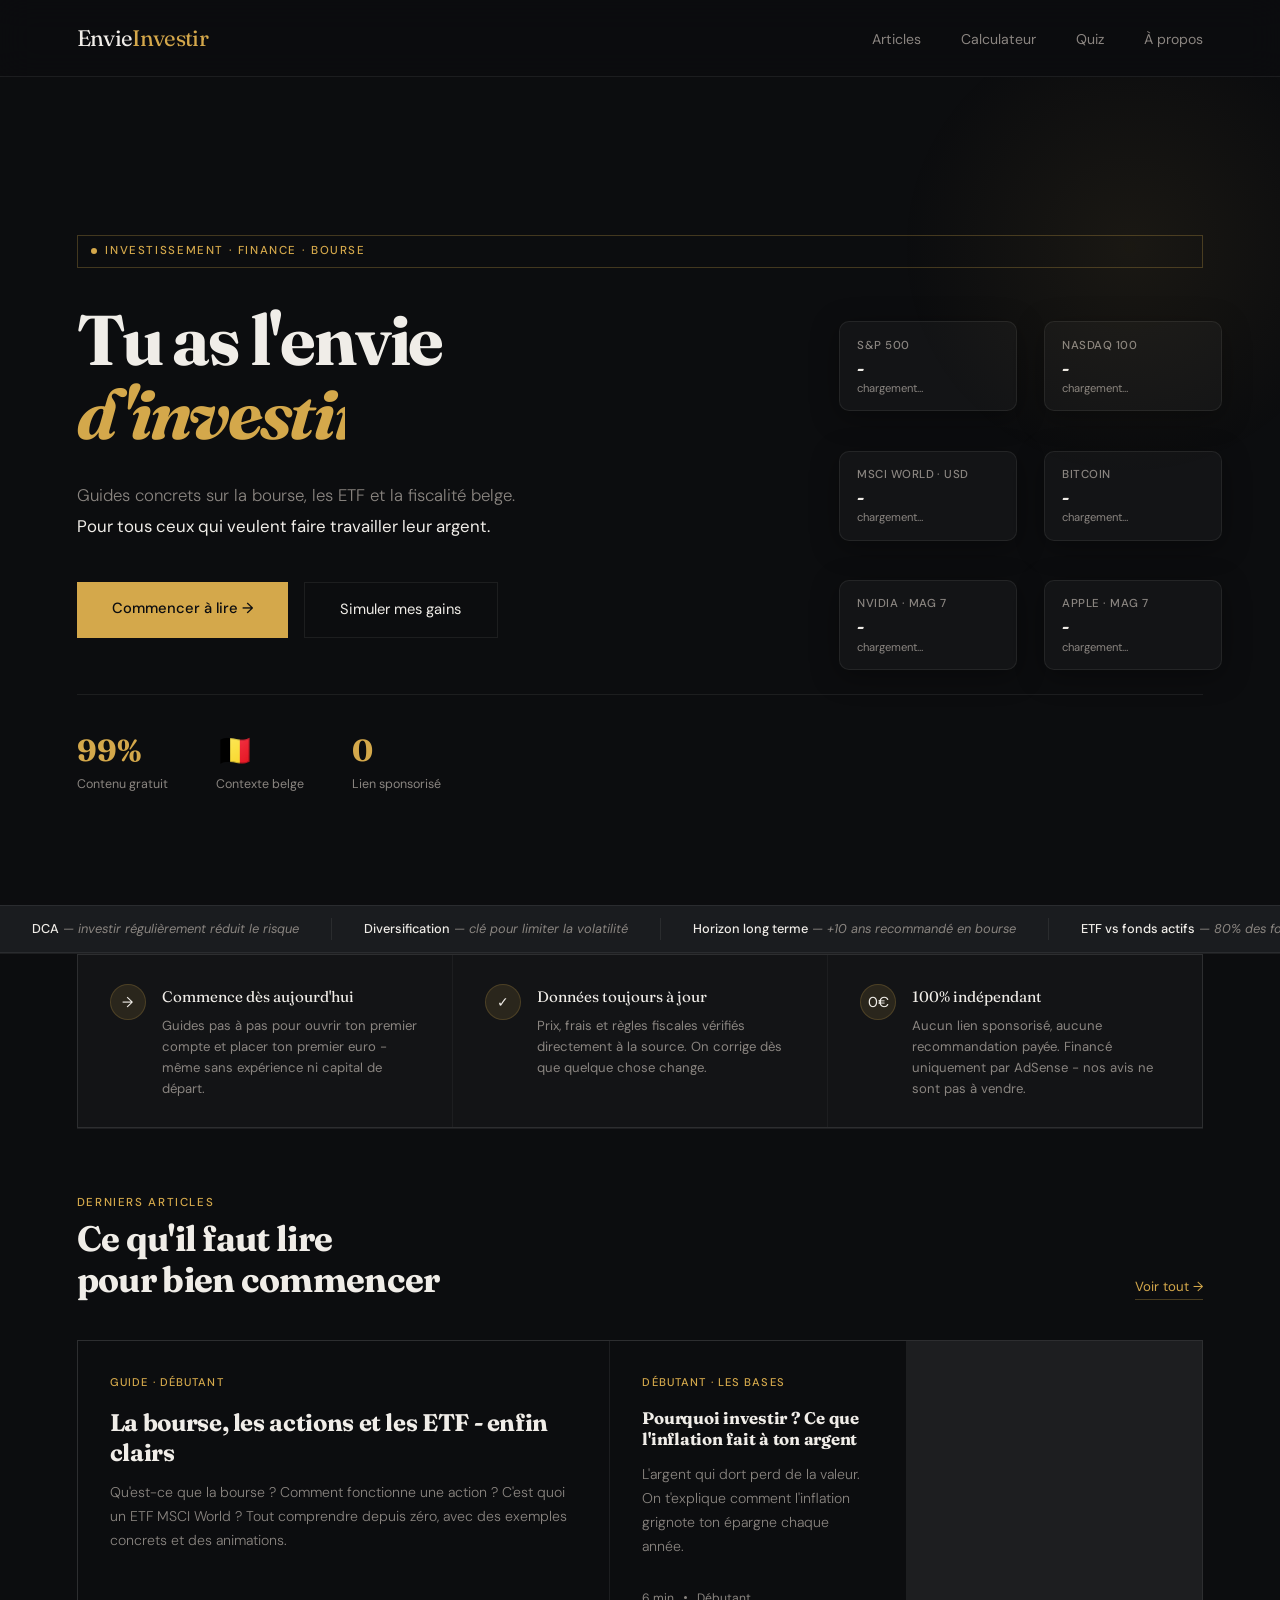
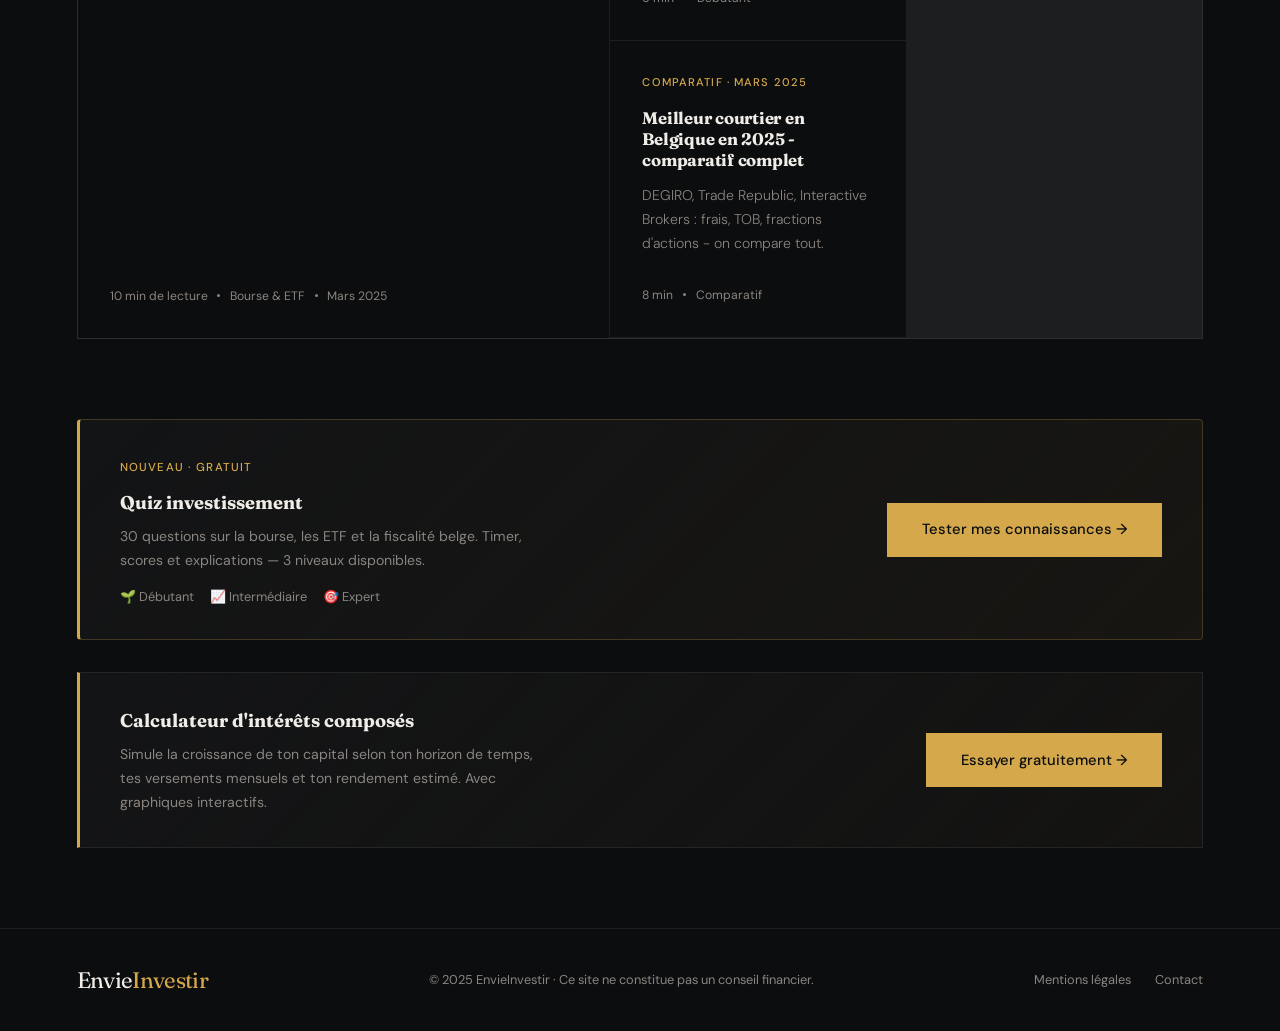
==== commit 78511758: "ajout quiz" ====
--- a/index.html
+++ b/index.html
@@ -3,8 +3,8 @@
 <head>
   <meta charset="UTF-8">
   <meta name="viewport" content="width=device-width, initial-scale=1.0">
-  <title>EnvieInvestir - Investir en Belgique : guides ETF, courtiers et fiscalité</title>
-  <meta name="description" content="Guides gratuits sur l'investissement en Belgique : comparatif courtiers, ETF, TOB, intérêts composés. Concret, vérifié, sans jargon.">
+  <title>EnvieInvestir - Investir : guides ETF, courtiers.</title>
+  <meta name="description" content="Guides gratuits sur l'investissement : comparatif courtiers, ETF, TOB, intérêts composés. Concret, vérifié.">
   <meta name="robots" content="index, follow">
   <link rel="canonical" href="https://www.envie-investir.com/">
 
@@ -43,6 +43,7 @@
   <ul class="nav-links">
     <li><a href="#articles">Articles</a></li>
     <li><a href="calculateur.html">Calculateur</a></li>
+    <li><a href="quiz.html">Quiz</a></li>
     <li><a href="apropos.html">À propos</a></li>
   </ul>
 </nav>
@@ -237,6 +238,21 @@
   </div>
 </section>
 
+<!-- ══ QUIZ BANNER ══ -->
+<div class="quiz-banner" data-reveal data-delay="80">
+  <div class="quiz-banner-left">
+    <span class="quiz-banner-tag">Nouveau · Gratuit</span>
+    <h3>Quiz investissement</h3>
+    <p>30 questions sur la bourse, les ETF et la fiscalité belge. Timer, scores et explications — 3 niveaux disponibles.</p>
+    <div class="quiz-banner-stats">
+      <span>🌱 Débutant</span>
+      <span>📈 Intermédiaire</span>
+      <span>🎯 Expert</span>
+    </div>
+  </div>
+  <a href="quiz.html" class="btn-primary" style="white-space:nowrap;flex-shrink:0;">Tester mes connaissances →</a>
+</div>
+
 <!-- ══ TOOL BANNER ══ -->
 <div class="tool-banner" data-reveal data-delay="80">
   <div>
--- a/assets/css/home.css
+++ b/assets/css/home.css
@@ -251,6 +251,39 @@
 .feature-title { font-family:'Fraunces',serif; font-size:.95rem; margin-bottom:.3rem; }
 .feature-text  { font-size:.82rem; color:var(--muted); line-height:1.6; }
 
+/* ══ QUIZ BANNER ══ */
+.quiz-banner {
+  margin: 0 6% 2rem;
+  background: linear-gradient(135deg, var(--bg2) 0%, rgba(212,168,75,.06) 100%);
+  border: 1px solid rgba(212,168,75,.25);
+  border-left: 3px solid var(--gold);
+  padding: 2rem 2.5rem;
+  display: flex;
+  align-items: center;
+  justify-content: space-between;
+  gap: 2rem;
+  flex-wrap: wrap;
+  border-radius: 4px;
+}
+.quiz-banner-tag {
+  display: inline-block;
+  font-size: .72rem;
+  letter-spacing: .1em;
+  text-transform: uppercase;
+  color: var(--gold);
+  font-weight: 500;
+  margin-bottom: .6rem;
+}
+.quiz-banner h3 { font-family:'Fraunces',serif; font-size:1.15rem; margin-bottom:.4rem; }
+.quiz-banner p  { font-size:.88rem; color:var(--muted); max-width:420px; margin-bottom:.8rem; }
+.quiz-banner-stats {
+  display: flex;
+  gap: 1rem;
+  flex-wrap: wrap;
+  font-size: .8rem;
+  color: var(--muted);
+}
+
 /* ══ TOOL BANNER ══ */
 .tool-banner {
   margin: 0 6% 5rem;
@@ -272,7 +305,7 @@
 @media (max-width: 860px) {
   .features    { grid-template-columns: 1fr; margin: 0 5%; }
   .tool-banner { margin: 0 5% 4rem; }
-  .hero        { min-height: auto; padding: 6rem 5% 4rem; }
+  .hero        { min-height: unset; padding: 6rem 5% 4rem; }
 }
 @media (max-width: 480px) {
   .hero-stats  { gap: 1.5rem; }
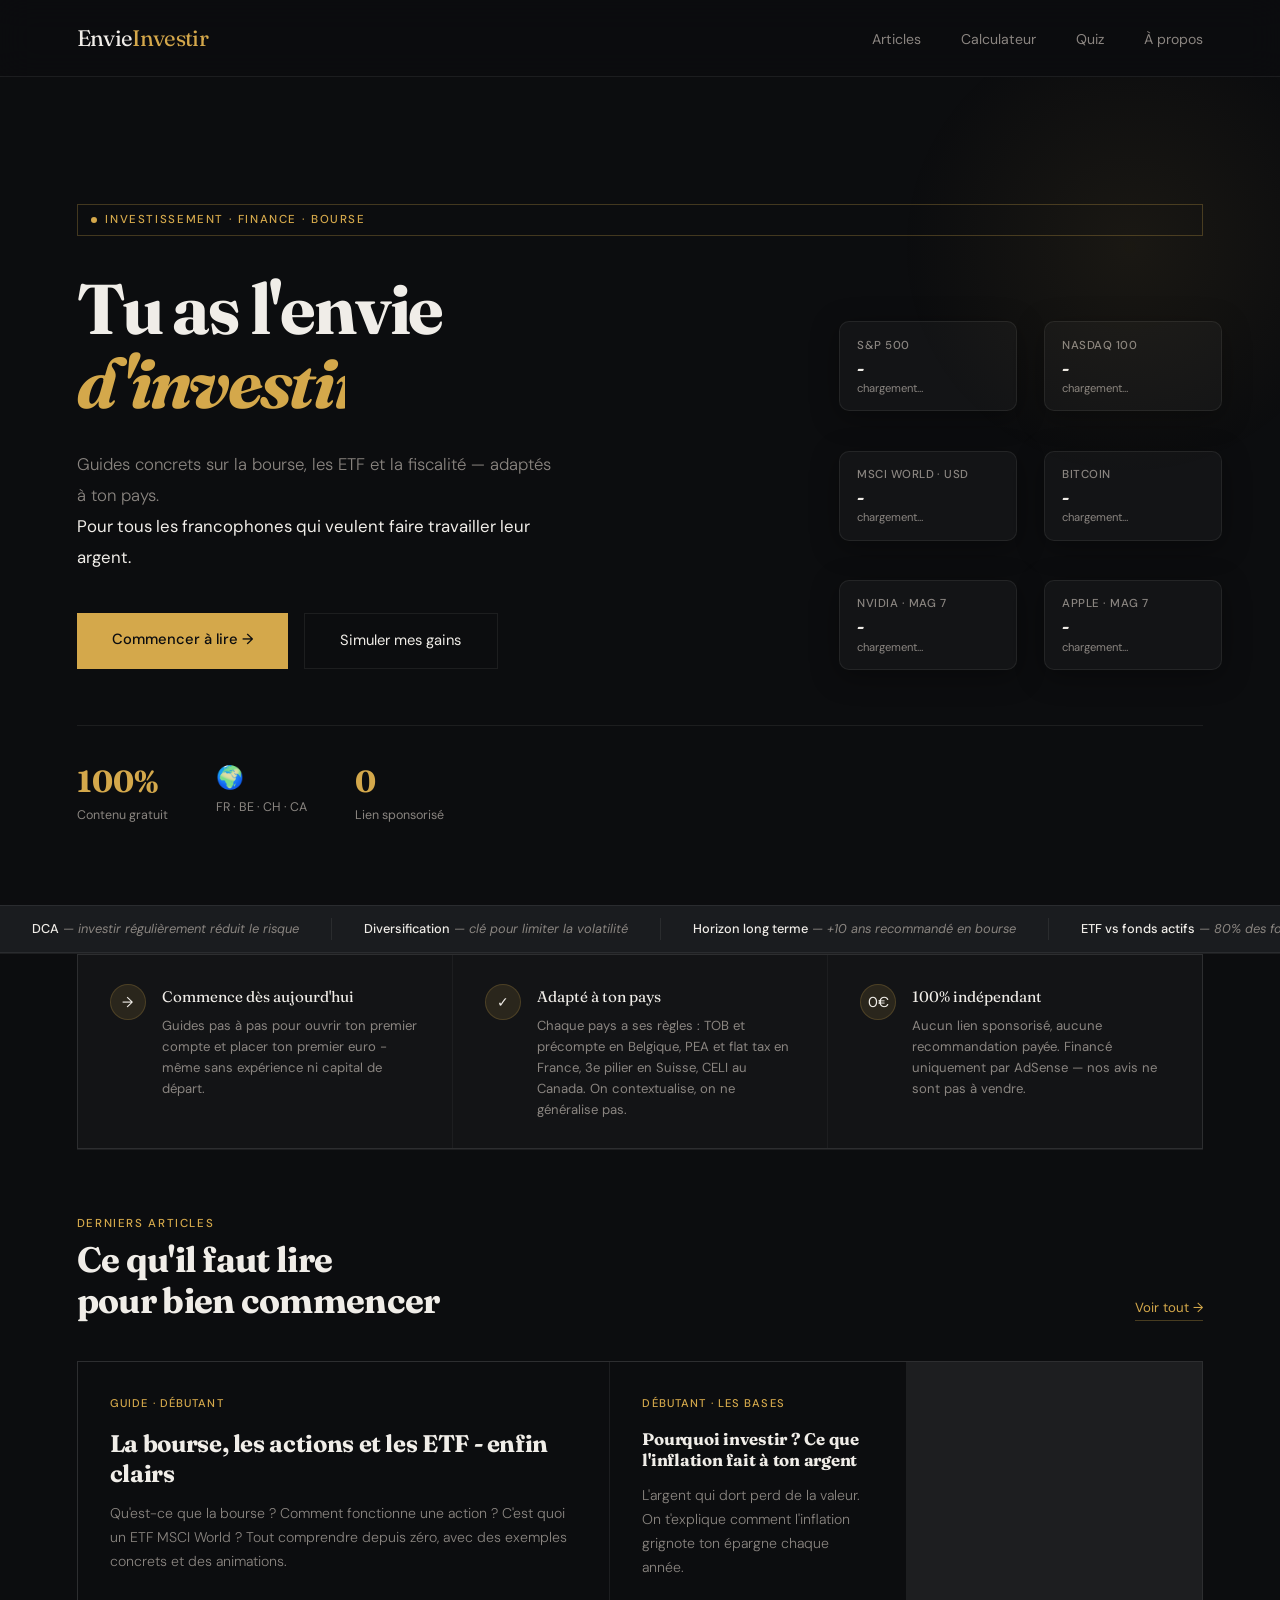
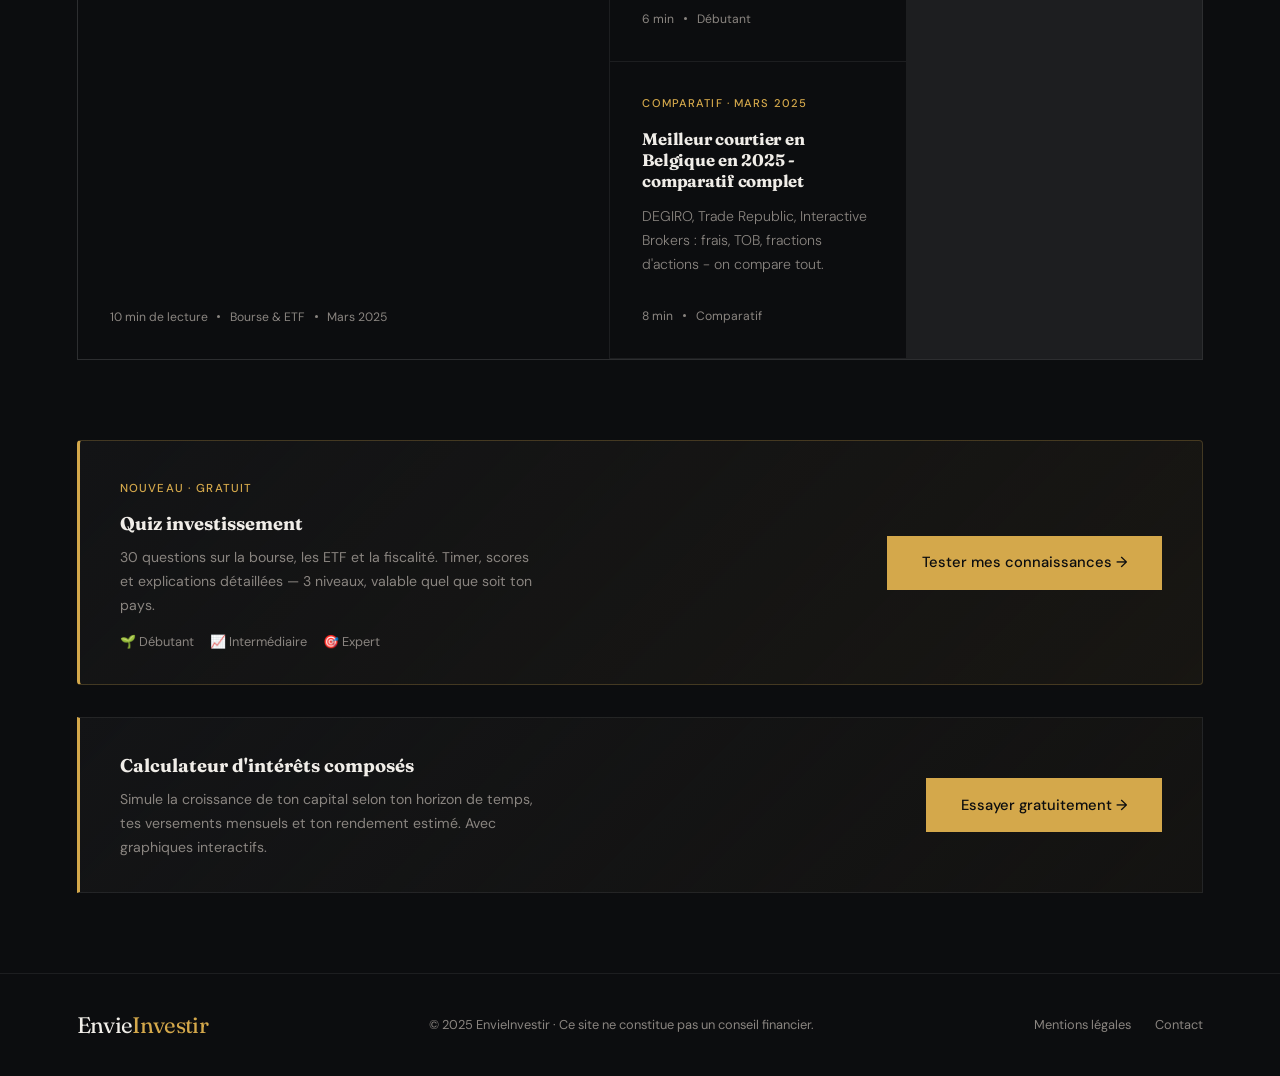
==== commit f43b48ad: "correction" ====
--- a/index.html
+++ b/index.html
@@ -3,25 +3,28 @@
 <head>
   <meta charset="UTF-8">
   <meta name="viewport" content="width=device-width, initial-scale=1.0">
-  <title>EnvieInvestir - Investir : guides ETF, courtiers.</title>
-  <meta name="description" content="Guides gratuits sur l'investissement : comparatif courtiers, ETF, TOB, intérêts composés. Concret, vérifié.">
+  <title>EnvieInvestir — Investir en bourse : guides ETF, courtiers, fiscalité</title>
+  <meta name="description" content="Guides gratuits sur la bourse, les ETF et la fiscalité pour investisseurs francophones. France, Belgique, Suisse, Canada — concret, vérifié, sans jargon.">
   <meta name="robots" content="index, follow">
   <link rel="canonical" href="https://www.envie-investir.com/">
 
   <meta property="og:type"        content="website">
   <meta property="og:url"         content="https://www.envie-investir.com/">
-  <meta property="og:title"       content="EnvieInvestir - Investir en Belgique, guides gratuits">
-  <meta property="og:description" content="Comparatif courtiers, ETF, TOB, calculateur d'intérêts composés.">
+  <meta property="og:title"       content="EnvieInvestir — Investir en bourse, guides gratuits en français">
+  <meta property="og:description" content="Bourse, ETF, courtiers et fiscalité expliqués simplement. Adapté pour la France, la Belgique, la Suisse et le Canada.">
   <meta property="og:image"       content="https://www.envie-investir.com/images/og-cover.png">
-  <meta property="og:locale"      content="fr_BE">
+  <meta property="og:locale"      content="fr_FR">
+  <meta property="og:locale:alternate" content="fr_BE">
+  <meta property="og:locale:alternate" content="fr_CH">
+  <meta property="og:locale:alternate" content="fr_CA">
   <meta property="og:site_name"   content="EnvieInvestir">
   <meta name="twitter:card"       content="summary_large_image">
-  <meta name="twitter:title"      content="EnvieInvestir - Investir en Belgique">
-  <meta name="twitter:description" content="Guides gratuits sur la bourse, les ETF et la fiscalité belge.">
+  <meta name="twitter:title"      content="EnvieInvestir — Investir en bourse, guides en français">
+  <meta name="twitter:description" content="Guides gratuits sur la bourse, les ETF et la fiscalité — pour tous les investisseurs francophones.">
   <meta name="twitter:image"      content="https://www.envie-investir.com/images/og-cover.png">
 
   <script type="application/ld+json">
-  {"@context":"https://schema.org","@type":"WebSite","name":"EnvieInvestir","url":"https://www.envie-investir.com","description":"Blog belge indépendant sur l'investissement.","inLanguage":"fr-BE"}
+  {"@context":"https://schema.org","@type":"WebSite","name":"EnvieInvestir","url":"https://www.envie-investir.com","description":"Blog indépendant sur l'investissement en bourse pour les francophones — France, Belgique, Suisse, Canada.","inLanguage":"fr"}
   </script>
   <script type="application/ld+json">
   {"@context":"https://schema.org","@type":"ItemList","name":"Articles EnvieInvestir","itemListElement":[{"@type":"ListItem","position":1,"url":"https://www.envie-investir.com/pourquoi-investir-inflation.html","name":"Pourquoi investir ? Ce que l'inflation fait à ton argent"},{"@type":"ListItem","position":2,"url":"https://www.envie-investir.com/comparatif-courtiers-belgique-2025.html","name":"Meilleur courtier en Belgique en 2025"}]}
@@ -120,8 +123,8 @@
   </h1>
 
   <p class="hero-sub">
-    Guides concrets sur la bourse, les ETF et la fiscalité belge.<br>
-    <strong>Pour tous ceux qui veulent faire travailler leur argent.</strong>
+    Guides concrets sur la bourse, les ETF et la fiscalité — adaptés à ton pays.<br>
+    <strong>Pour tous les francophones qui veulent faire travailler leur argent.</strong>
   </p>
 
   <div class="hero-actions">
@@ -135,8 +138,8 @@
       <span class="hero-stat-label">Contenu gratuit</span>
     </div>
     <div>
-      <span class="hero-stat-val">🇧🇪</span>
-      <span class="hero-stat-label">Contexte belge</span>
+      <span class="hero-stat-val hero-stat-flag">🌍</span>
+      <span class="hero-stat-label">FR · BE · CH · CA</span>
     </div>
     <div>
       <span class="hero-stat-val" data-counter="0">0</span>
@@ -169,15 +172,15 @@
   <div class="feature-item">
     <div class="feature-icon" aria-hidden="true">✓</div>
     <div>
-      <p class="feature-title">Données toujours à jour</p>
-      <p class="feature-text">Prix, frais et règles fiscales vérifiés directement à la source. On corrige dès que quelque chose change.</p>
+      <p class="feature-title">Adapté à ton pays</p>
+      <p class="feature-text">Chaque pays a ses règles : TOB et précompte en Belgique, PEA et flat tax en France, 3e pilier en Suisse, CELI au Canada. On contextualise, on ne généralise pas.</p>
     </div>
   </div>
   <div class="feature-item">
     <div class="feature-icon" aria-hidden="true">0€</div>
     <div>
       <p class="feature-title">100% indépendant</p>
-      <p class="feature-text">Aucun lien sponsorisé, aucune recommandation payée. Financé uniquement par AdSense - nos avis ne sont pas à vendre.</p>
+      <p class="feature-text">Aucun lien sponsorisé, aucune recommandation payée. Financé uniquement par AdSense — nos avis ne sont pas à vendre.</p>
     </div>
   </div>
 </div>
@@ -243,7 +246,7 @@
   <div class="quiz-banner-left">
     <span class="quiz-banner-tag">Nouveau · Gratuit</span>
     <h3>Quiz investissement</h3>
-    <p>30 questions sur la bourse, les ETF et la fiscalité belge. Timer, scores et explications — 3 niveaux disponibles.</p>
+    <p>30 questions sur la bourse, les ETF et la fiscalité. Timer, scores et explications détaillées — 3 niveaux, valable quel que soit ton pays.</p>
     <div class="quiz-banner-stats">
       <span>🌱 Débutant</span>
       <span>📈 Intermédiaire</span>
--- a/assets/css/home.css
+++ b/assets/css/home.css
@@ -85,6 +85,7 @@
   margin-bottom: 4px;
 }
 .hero-stat-label { font-size: .78rem; color: var(--muted); }
+.hero-stat-flag  { font-size: 1.4rem; }
 
 /* ══ FLOATING BUBBLES ══
    2 colonnes fixes — évite tout chevauchement
